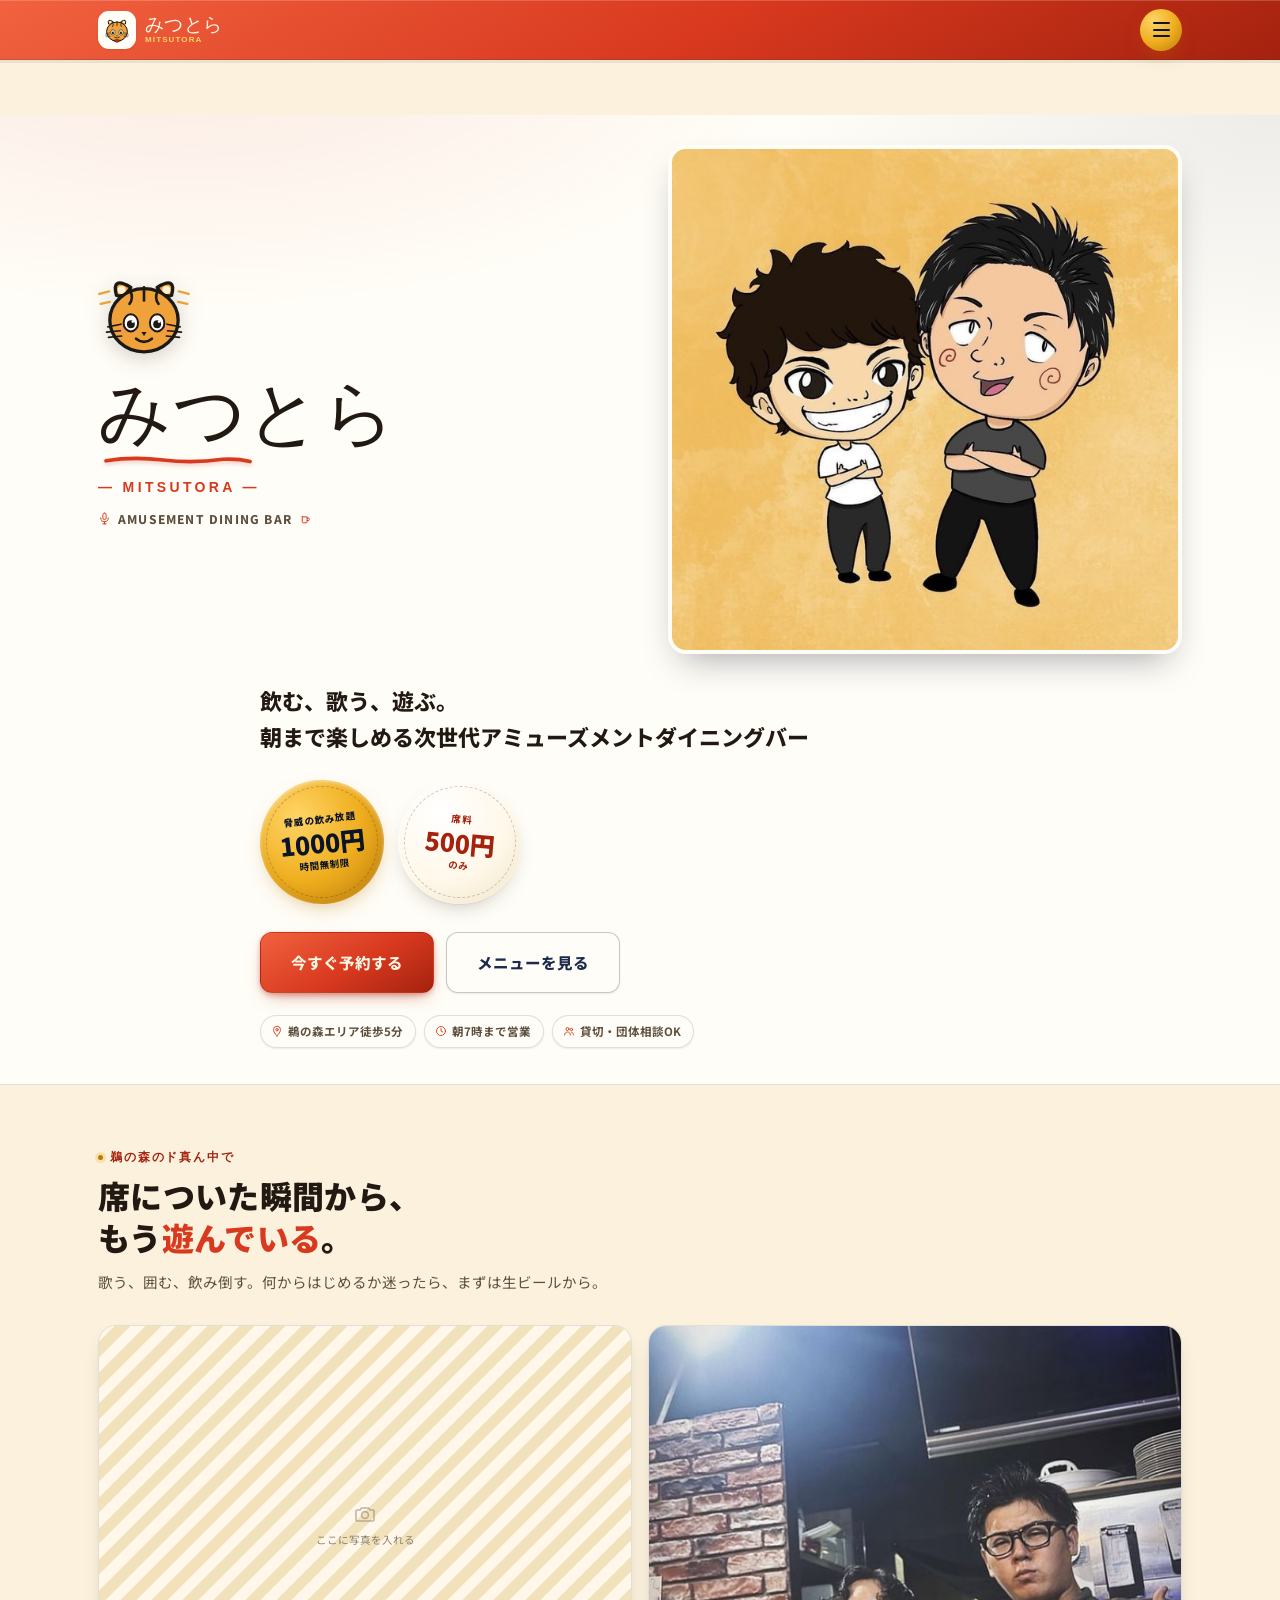
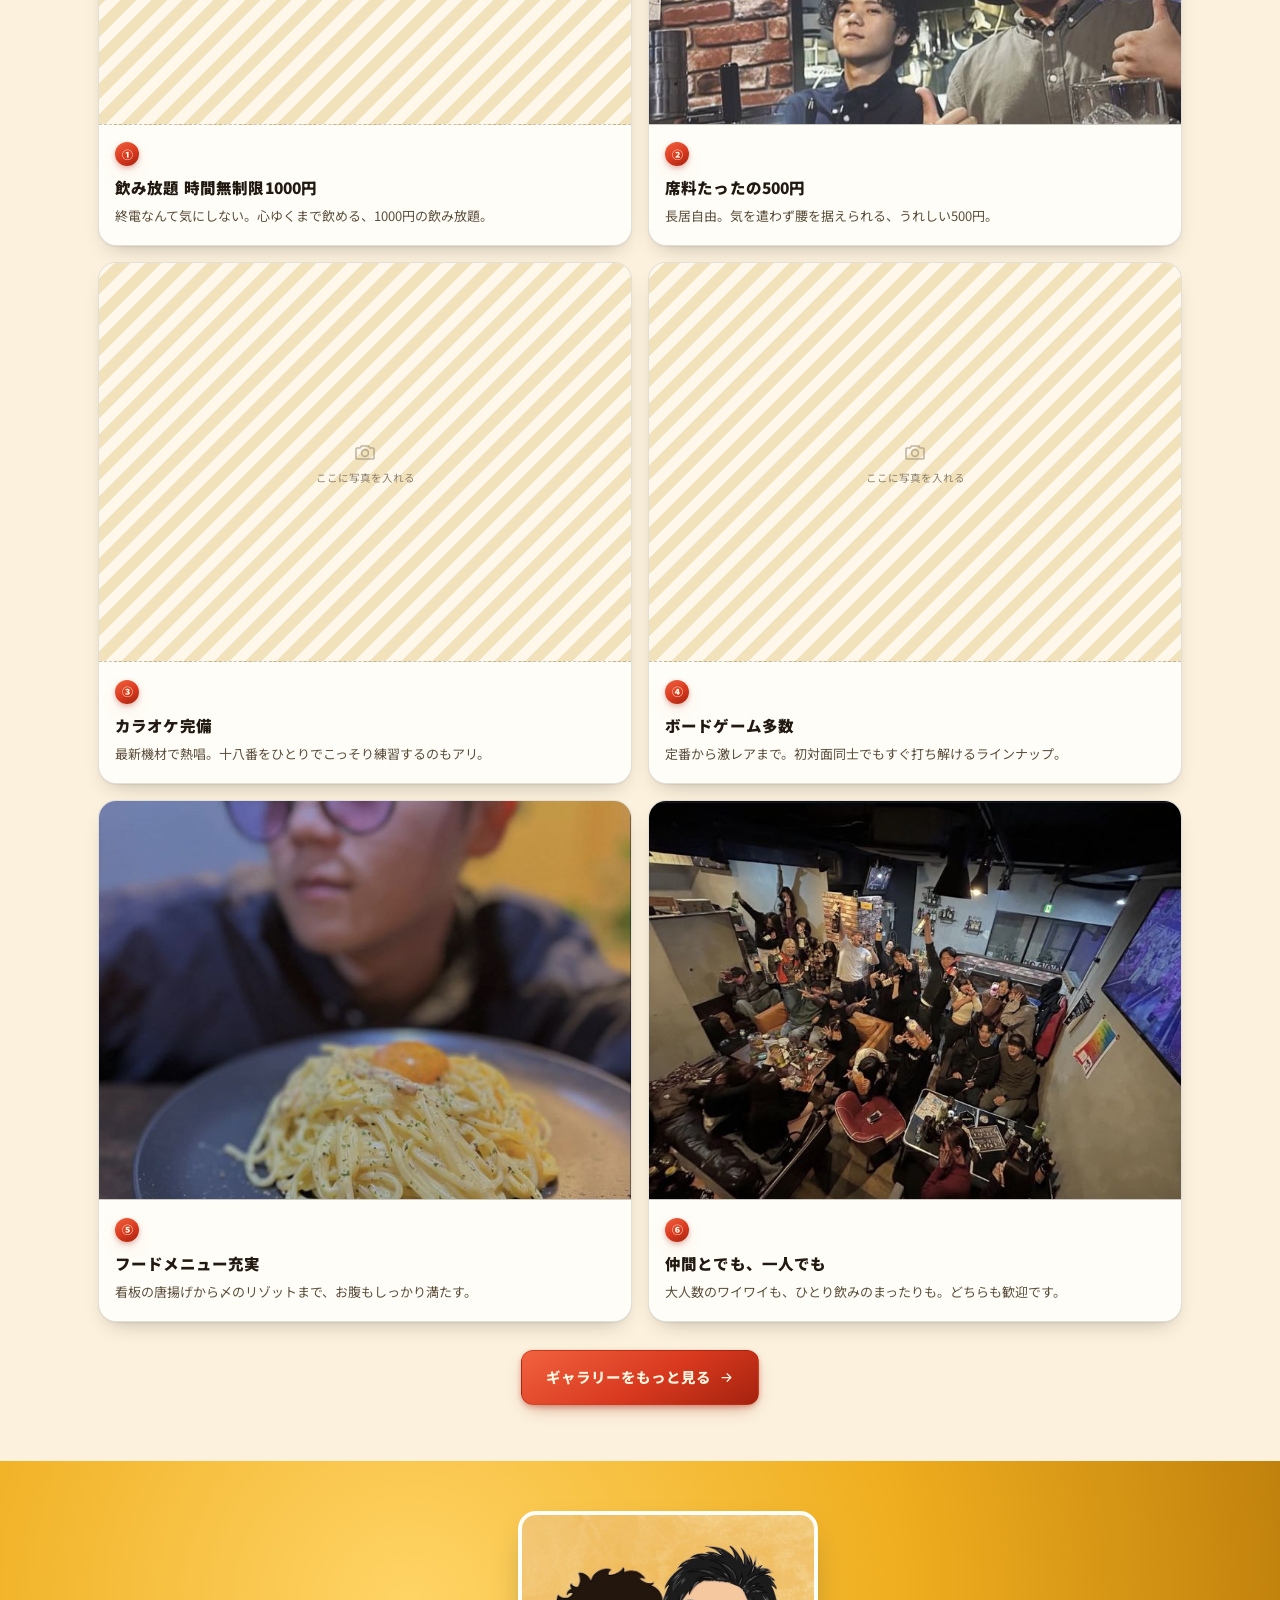
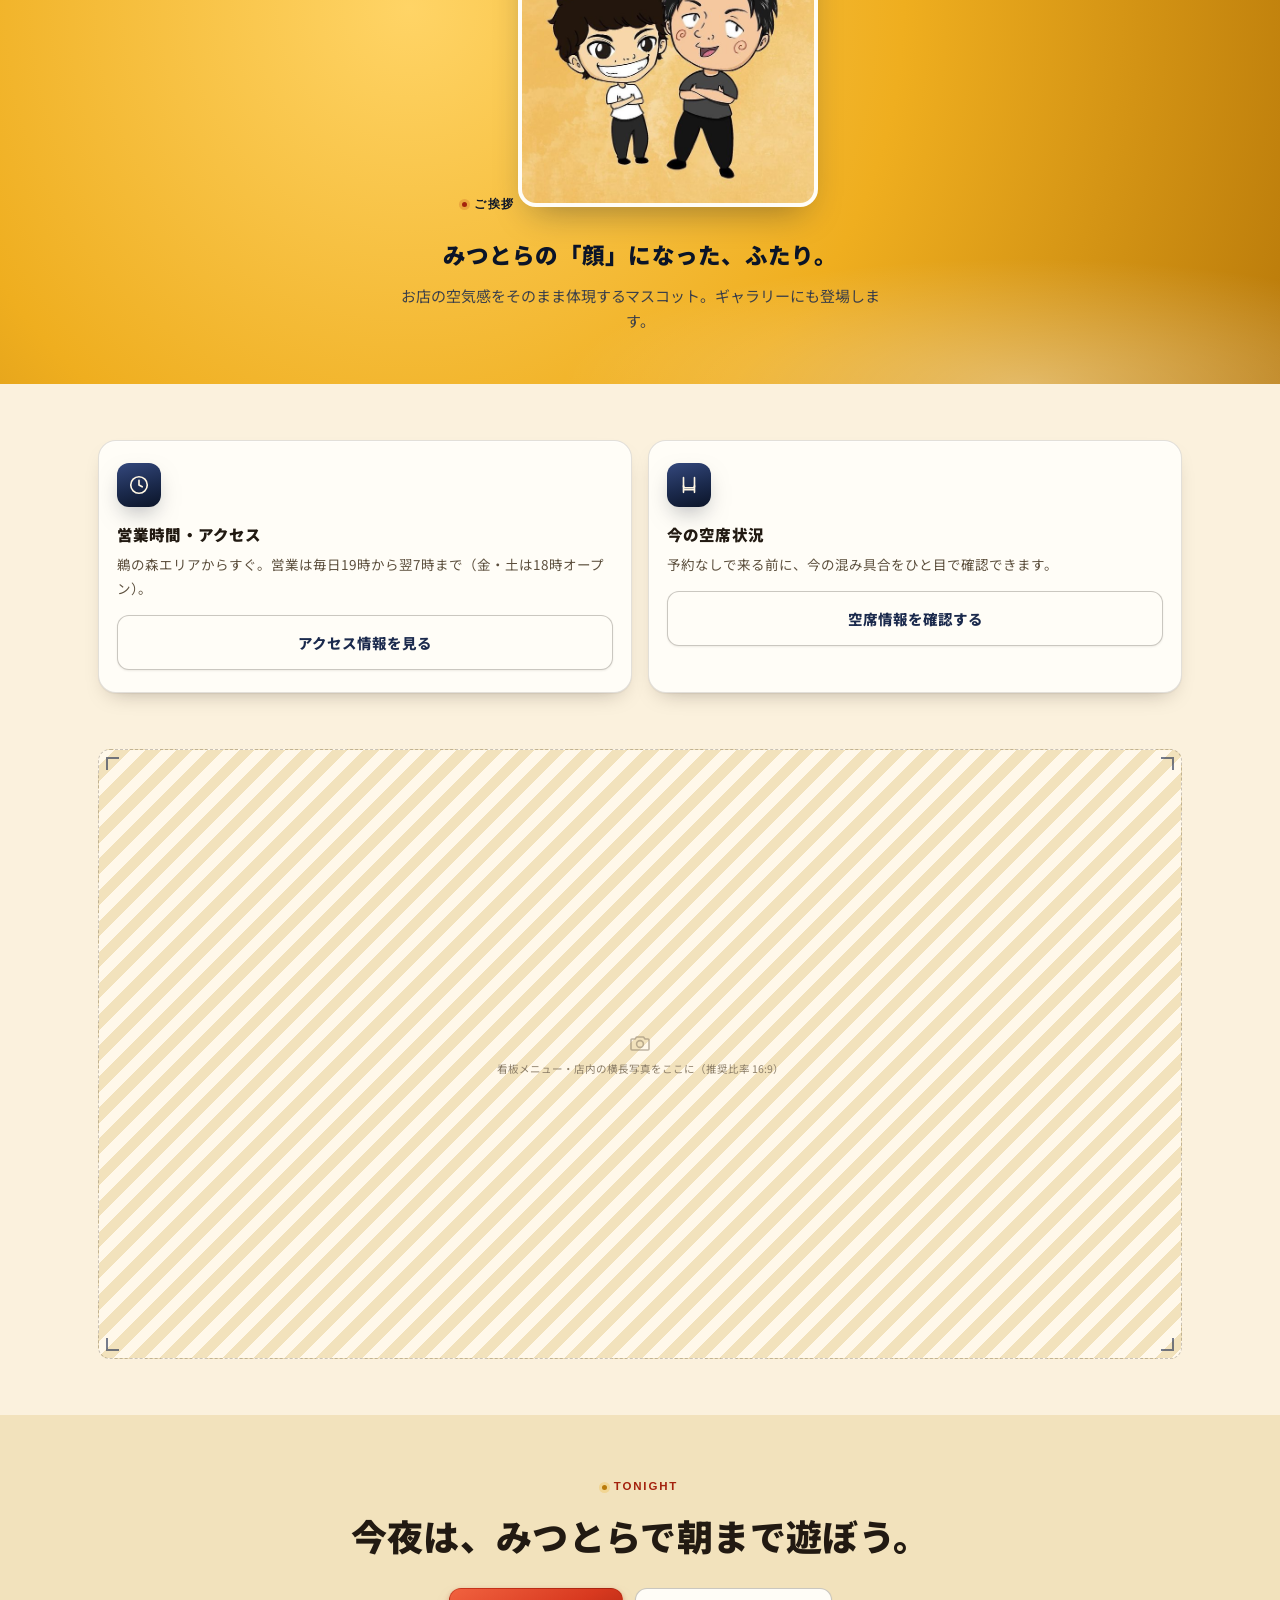
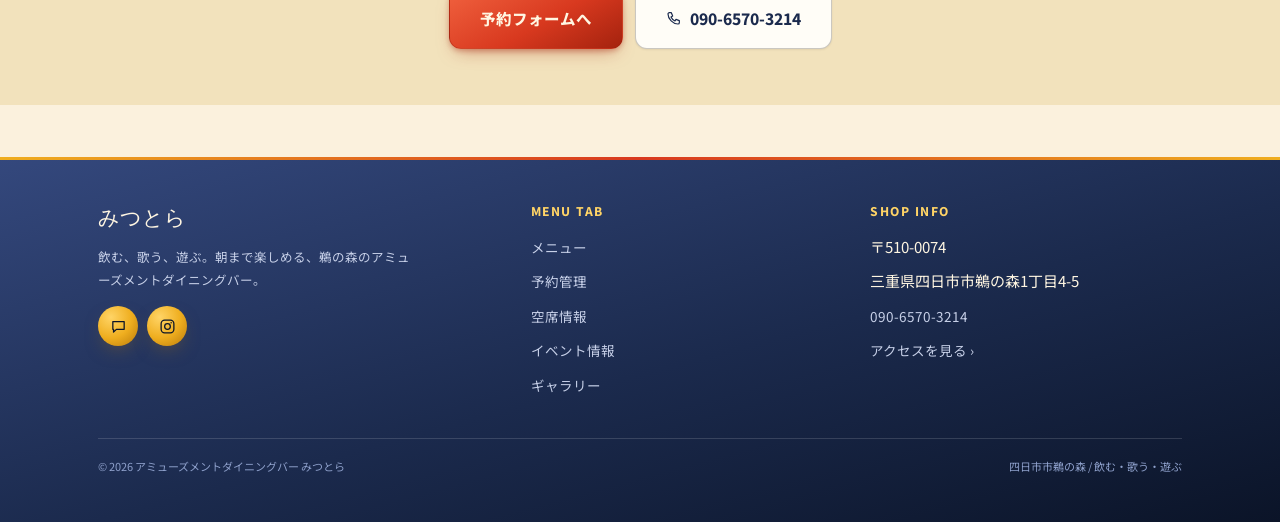
==== mitsutora.html @ 5f69379b "Add files via upload" ====
<!DOCTYPE html>
<html lang="ja">
<head>
<meta charset="UTF-8">
<meta name="viewport" content="width=device-width, initial-scale=1.0, viewport-fit=cover">
<meta name="color-scheme" content="only light">
<meta name="theme-color" content="#D8391F">
<title>みつとら｜四日市市鵜の森のアミューズメントダイニングバー｜飲み放題1000円・カラオケ・ボードゲーム</title>
<meta name="description" content="三重県四日市市鵜の森のアミューズメントダイニングバー「みつとら」。飲み放題時間無制限1000円、席料500円、カラオケ完備、ボードゲーム多数。仲間とでも一人でも朝まで楽しめる次世代アミューズメントバーです。">
<meta name="keywords" content="四日市 バー,四日市 アミューズメントバー,鵜の森 居酒屋,四日市 カラオケ,四日市 飲み放題,みつとら">
<meta property="og:type" content="restaurant">
<meta property="og:title" content="アミューズメントダイニングバー みつとら">
<meta property="og:description" content="飲む、歌う、遊ぶ。朝まで楽しめる次世代アミューズメントダイニングバー。飲み放題時間無制限1000円！席料500円！">
<meta property="og:locale" content="ja_JP">
<link rel="icon" href="data:image/svg+xml,%3Csvg xmlns='http://www.w3.org/2000/svg' viewBox='0 0 100 100'%3E%3Crect width='100' height='100' rx='20' fill='%23d7311f'/%3E%3Ctext x='50' y='68' font-size='58' text-anchor='middle'%3E%F0%9F%90%AF%3C/text%3E%3C/svg%3E">
<script type="application/ld+json">
{
  "@context": "https://schema.org",
  "@type": "BarOrPub",
  "name": "アミューズメントダイニングバー みつとら",
  "address": {
    "@type": "PostalAddress",
    "postalCode": "510-0074",
    "addressRegion": "三重県",
    "addressLocality": "四日市市",
    "streetAddress": "鵜の森1丁目4-5"
  },
  "telephone": "+81-90-6570-3214",
  "openingHoursSpecification": [
    { "@type":"OpeningHoursSpecification", "dayOfWeek":["Monday","Tuesday","Wednesday","Thursday","Sunday"], "opens":"19:00", "closes":"07:00" },
    { "@type":"OpeningHoursSpecification", "dayOfWeek":["Friday","Saturday"], "opens":"18:00", "closes":"07:00" }
  ]
}
</script>

<style>
@import url('https://fonts.googleapis.com/css2?family=Yuji+Boku&family=Zen+Kaku+Gothic+New:wght@400;500;700;800;900&family=Noto+Sans+JP:wght@300;400;500;700;900&display=swap');

:root{
  /* ---- paper / surface ---- */
  --paper:#FBF1DD; --paper-deep:#F2E2BC; --card:#FFFDF7; --card-soft:#FFF8EA;
  --line:rgba(34,26,18,.13); --line-strong:rgba(34,26,18,.24);

  /* ---- ink ---- */
  --ink:#221A12; --ink-soft:#5C4F3D; --ink-faint:#8C7E68;

  /* ---- vermillion (hanko red) ---- */
  --vermillion:#D8391F; --vermillion-deep:#A4220E; --vermillion-light:#F1623F;

  /* ---- indigo (noren) ---- */
  --indigo:#1B2A4D; --indigo-deep:#0B1428; --indigo-light:#34487D;

  /* ---- marigold (lantern gold) ---- */
  --marigold:#EFAE1F; --marigold-deep:#B97A0A; --marigold-light:#FFD466;

  --on-dark:#FFF6E2;

  /* ---- gradients ---- */
  --grad-vermillion:linear-gradient(150deg, var(--vermillion-light) 0%, var(--vermillion) 55%, var(--vermillion-deep) 100%);
  --grad-indigo:linear-gradient(165deg, var(--indigo-light) 0%, var(--indigo) 55%, var(--indigo-deep) 100%);
  --grad-gold:radial-gradient(circle at 32% 28%, var(--marigold-light) 0%, var(--marigold) 52%, var(--marigold-deep) 100%);
  --grad-paper-wash:radial-gradient(ellipse 80% 50% at 15% -10%, rgba(216,57,31,.10), transparent 60%),
                    radial-gradient(ellipse 70% 50% at 100% 0%, rgba(27,42,77,.08), transparent 55%);

  /* ---- shadows (layered + tinted, not flat) ---- */
  --shadow-xs:0 1px 2px rgba(34,26,18,.08);
  --shadow-card:0 1px 1px rgba(34,26,18,.05), 0 10px 22px -12px rgba(34,26,18,.35);
  --shadow-card-hover:0 2px 4px rgba(34,26,18,.07), 0 20px 36px -14px rgba(34,26,18,.4);
  --shadow-vermillion:0 8px 18px -8px rgba(164,34,14,.55), 0 2px 5px rgba(164,34,14,.3);
  --shadow-vermillion-hover:0 12px 26px -10px rgba(164,34,14,.6), 0 3px 7px rgba(164,34,14,.35);
  --shadow-indigo:0 10px 26px -10px rgba(11,20,40,.55);
  --shadow-gold:0 8px 20px -8px rgba(185,122,10,.5);
  --shadow-inset-top:inset 0 1px 0 rgba(255,255,255,.5);

  --font-display:'Zen Kaku Gothic New',sans-serif;
  --font-brush:'Yuji Boku',serif;
  --font-heading:'Zen Kaku Gothic New','Noto Sans JP',sans-serif;
  --font-body:'Noto Sans JP',sans-serif;

  --radius:18px; --radius-s:12px; --radius-xs:8px; --maxw:1120px; --header-h:60px;
  --ease:cubic-bezier(.22,.85,.32,1);
  --ease-pop:cubic-bezier(.34,1.56,.64,1);
}

*,*::before,*::after{ box-sizing:border-box; }
html{ scroll-behavior:smooth; color-scheme:light; background:var(--paper); }
body{
  margin:0; background:var(--paper); color:var(--ink); font-family:var(--font-body);
  line-height:1.7; font-size:15px; -webkit-font-smoothing:antialiased; overflow-x:hidden;
}
a{ color:inherit; text-decoration:none; -webkit-tap-highlight-color:transparent; }
ul{ margin:0; padding:0; list-style:none; }
button{ font-family:inherit; cursor:pointer; -webkit-tap-highlight-color:transparent; }
h1,h2,h3,h4{ font-family:var(--font-heading); margin:0; font-weight:900; letter-spacing:.01em; }
p{ margin:0; }
img{ max-width:100%; }
:focus-visible{ outline:2px solid var(--indigo); outline-offset:3px; border-radius:4px; }
.container{ max-width:var(--maxw); margin:0 auto; padding:0 18px; }

/* ---- shared icon ---- */
.ico-svg{ display:inline-block; flex:0 0 auto; }

/* ---- eyebrow / heading blocks ---- */
.eyebrow{ display:inline-flex; align-items:center; gap:7px; font-family:var(--font-display); font-weight:800; font-size:11.5px; letter-spacing:.16em; color:var(--vermillion-deep); }
.eyebrow::before{ content:""; width:5px; height:5px; border-radius:50%; background:var(--marigold-deep); box-shadow:0 0 0 3px rgba(239,174,31,.25); }
.section-head{ margin-bottom:30px; }
.section-head h2{ font-size:clamp(22px,6.4vw,32px); line-height:1.3; margin-top:8px; }
.section-head h2 .accent{ color:var(--vermillion); }
.section-head p.lead{ margin-top:10px; color:var(--ink-soft); font-size:14.5px; line-height:1.8; }
section{ position:relative; padding:52px 0; }
.section-alt{ background:var(--paper-deep); }

/* ---- buttons ---- */
.btn{
  display:inline-flex; align-items:center; justify-content:center; gap:8px;
  font-family:var(--font-heading); font-weight:800; font-size:14.5px;
  padding:14px 24px; min-height:48px; border-radius:12px; border:1.5px solid transparent;
  transition:transform .18s var(--ease), box-shadow .18s var(--ease), filter .18s var(--ease);
  white-space:nowrap; position:relative;
}
.btn:active{ transform:translateY(1px) scale(.98); }
.btn-primary{ background:var(--grad-vermillion); color:var(--on-dark); box-shadow:var(--shadow-vermillion); border-color:rgba(164,34,14,.4); }
.btn-primary:hover{ box-shadow:var(--shadow-vermillion-hover); filter:brightness(1.04); }
.btn-outline{ background:var(--card); border-color:var(--line-strong); color:var(--indigo); box-shadow:var(--shadow-xs); }
.btn-outline:hover{ border-color:var(--indigo); box-shadow:var(--shadow-card); }
.btn-block{ width:100%; } .btn-lg{ padding:16px 30px; font-size:15.5px; min-height:52px; }

/* ---- scroll progress thread ---- */
.scroll-thread{ position:sticky; top:var(--header-h); left:0; height:3px; z-index:99; background:rgba(34,26,18,.08); }
.scroll-thread::after{
  content:""; display:block; height:100%; width:var(--scroll-progress, 0%);
  background:linear-gradient(90deg, var(--marigold), var(--vermillion));
  transition:width .08s linear;
}

/* ---- header ---- */
.site-header{
  position:sticky; top:0; z-index:100; height:var(--header-h);
  background:var(--grad-vermillion); border-bottom:1px solid rgba(11,20,40,.18);
  box-shadow:0 1px 0 rgba(255,255,255,.18) inset;
  transition:box-shadow .25s var(--ease), height .25s var(--ease);
}
.site-header.is-scrolled{ box-shadow:0 1px 0 rgba(255,255,255,.18) inset, 0 10px 24px -12px rgba(11,20,40,.45); }
.site-header > .container{ height:100%; display:flex; align-items:center; justify-content:space-between; }
.brand{ display:flex; align-items:center; gap:9px; }
.mark-badge{
  display:flex; align-items:center; justify-content:center; width:38px; height:38px; border-radius:11px;
  background:var(--card); box-shadow:var(--shadow-xs), var(--shadow-inset-top); flex:0 0 auto;
}
.brand .mark{ width:28px; height:28px; flex:0 0 auto; }
.brand .name{ font-family:var(--font-brush); font-weight:400; font-size:19px; letter-spacing:.02em; color:var(--on-dark); line-height:1; }
.brand .name small{ display:block; font-family:var(--font-display); font-weight:700; font-size:8px; letter-spacing:.14em; color:var(--marigold-light); margin-top:2px; }

.header-actions{ display:flex; align-items:center; gap:8px; }
.icon-link{
  width:40px; height:40px; border-radius:50%; display:flex; align-items:center; justify-content:center;
  background:var(--grad-gold); color:var(--indigo-deep); box-shadow:var(--shadow-gold); transition:transform .18s var(--ease);
}
.icon-link:hover{ transform:translateY(-1px); }
.icon-link .ico-svg{ width:17px; height:17px; }

.hamburger{
  display:flex; flex-direction:column; justify-content:center; align-items:center; gap:4.5px;
  width:42px; height:42px; min-width:42px; min-height:42px; border-radius:50%;
  background:var(--grad-gold); box-shadow:var(--shadow-gold); border:none; padding:0;
  transition:transform .2s var(--ease);
}
.hamburger:active{ transform:scale(.94); }
.hamburger span{ width:17px; height:2px; border-radius:1px; background:var(--indigo-deep); margin:0 auto; transition:.3s var(--ease); }
.hamburger.is-open span:nth-child(1){ transform:translateY(6.5px) rotate(45deg); }
.hamburger.is-open span:nth-child(2){ opacity:0; }
.hamburger.is-open span:nth-child(3){ transform:translateY(-6.5px) rotate(-45deg); }

.nav-mobile{
  position:fixed; inset:var(--header-h) 0 0 0; z-index:99; background:var(--card);
  transform:translateY(-10px); opacity:0; visibility:hidden;
  transition:opacity .28s var(--ease), transform .28s var(--ease), visibility .28s;
  overflow-y:auto; padding-bottom:env(safe-area-inset-bottom);
}
.nav-mobile.is-open{ opacity:1; transform:translateY(0); visibility:visible; }
.nav-mobile ul{ display:flex; flex-direction:column; padding:14px 18px 24px; }
.nav-mobile a{
  display:flex; align-items:center; justify-content:space-between; gap:10px;
  padding:17px 4px; font-size:17px; font-weight:800; color:var(--ink); border-bottom:1px solid var(--line);
  transition:color .15s, padding-left .15s;
}
.nav-mobile a.active{ color:var(--vermillion); padding-left:6px; }
.nav-mobile a.active::after{ content:""; width:7px; height:7px; border-radius:50%; background:var(--marigold-deep); }
.nav-mobile .nav-mobile-cta{ display:flex; gap:10px; margin-top:22px; }

/* ---- hero ---- */
.hero{ position:relative; overflow:hidden; padding:0; display:block; }
.hero-card{
  background:var(--card); padding:30px 0 36px; position:relative; overflow:hidden;
  border-bottom:1px solid var(--line);
}
.hero-card::before{ content:""; position:absolute; inset:0; background:var(--grad-paper-wash); pointer-events:none; }
.hero-inner{ position:relative; z-index:2; max-width:760px; margin:0 auto; }
.hero-mark{ width:56px; height:56px; margin:0 auto 10px; filter:drop-shadow(0 6px 10px rgba(34,26,18,.18)); will-change:transform; }
.hero-title{
  font-family:var(--font-brush); font-weight:400; font-size:clamp(30px,9vw,68px);
  color:var(--ink); line-height:1; text-shadow:0 2px 0 rgba(255,255,255,.6);
}
.brush-underline{ width:120px; height:10px; margin-top:4px; display:block; filter:drop-shadow(0 2px 2px rgba(164,34,14,.25)); }
.hero-subname{ font-family:var(--font-display); font-weight:800; font-size:12px; letter-spacing:.24em; color:var(--vermillion); margin-top:8px; }
.hero-tagline-row{
  display:flex; align-items:center; justify-content:center; gap:7px; margin-top:7px;
  font-family:var(--font-heading); font-weight:800; font-size:10.5px; letter-spacing:.1em; color:var(--ink-soft);
}
.hero-tagline-row .ico-svg{ width:13px; height:13px; color:var(--vermillion); }

.hero-top-grid{ display:grid; grid-template-columns:1fr; gap:22px; align-items:center; text-align:center; }
.hero-top-grid .hero-logo-col{ text-align:center; min-width:0; }
.hero-top-grid .hero-mark{ width:64px; height:64px; margin:0 auto 8px; }
.hero-top-grid .brush-underline{ margin-inline:auto; width:112px; }
.hero-top-grid .hero-subname{ font-size:12px; }
@media (min-width:760px){
  .hero-top-grid{ grid-template-columns:1.05fr 1fr; gap:30px; text-align:left; }
  .hero-top-grid .hero-logo-col{ text-align:left; }
  .hero-top-grid .hero-mark{ width:92px; height:92px; margin:0 0 10px; }
  .hero-top-grid .brush-underline{ margin-inline:0; width:160px; height:12px; }
  .hero-top-grid .hero-subname{ font-size:14px; margin-top:10px; }
  .hero-tagline-row{ justify-content:flex-start; font-size:12px; margin-top:9px; }
  .hero-title{ font-size:clamp(44px,6vw,72px); }
}

.hero-copy{
  margin-top:20px; font-family:var(--font-heading); font-weight:800; font-size:clamp(16px,4.4vw,22px);
  line-height:1.65; color:var(--ink); text-align:center;
}
@media (min-width:760px){ .hero-copy{ text-align:left; } }

.price-burst-row{ display:flex; gap:14px; justify-content:center; flex-wrap:wrap; margin-top:26px; }
@media (min-width:760px){ .price-burst-row{ justify-content:flex-start; } }
.price-burst{
  position:relative; width:124px; height:124px; border-radius:50%;
  background:var(--grad-gold);
  display:flex; flex-direction:column; align-items:center; justify-content:center; text-align:center;
  color:var(--indigo-deep); transform:rotate(-6deg) scale(1); box-shadow:var(--shadow-gold), inset 0 2px 4px rgba(255,255,255,.5), inset 0 -6px 10px rgba(185,122,10,.25);
  transition:transform .3s var(--ease-pop);
}
.price-burst::before{
  content:""; position:absolute; inset:6px; border-radius:50%; border:1.5px dashed rgba(11,20,40,.22);
}
.price-burst:nth-child(2){ transform:rotate(5deg) scale(1); background:radial-gradient(circle at 32% 28%, #fff 0%, var(--card-soft) 55%, #efe2c4 100%); color:var(--vermillion-deep); box-shadow:var(--shadow-card), inset 0 2px 4px rgba(255,255,255,.7); }
.price-burst .pb-eyebrow{ font-size:9.5px; font-weight:800; letter-spacing:.03em; position:relative; }
.price-burst .pb-price{ font-family:var(--font-heading); font-size:25px; font-weight:900; line-height:1.05; margin-top:2px; position:relative; }
.price-burst .pb-unit{ font-size:9.5px; font-weight:700; margin-top:1px; position:relative; }

.hero-actions{ display:flex; gap:12px; justify-content:center; margin-top:28px; flex-wrap:wrap; }
@media (min-width:760px){ .hero-actions{ justify-content:flex-start; } }
.hero-tags{ margin-top:22px; display:flex; gap:8px; justify-content:center; flex-wrap:wrap; }
@media (min-width:760px){ .hero-tags{ justify-content:flex-start; } }
.hero-tags span{
  display:inline-flex; align-items:center; gap:5px; font-size:11.5px; font-weight:700; color:var(--ink-soft);
  background:var(--card); border:1px solid var(--line); border-radius:999px; padding:6px 12px 6px 10px; box-shadow:var(--shadow-xs);
}
.hero-tags span .ico-svg{ width:12px; height:12px; color:var(--vermillion); }

/* ---- grid / cards ---- */
.grid{ display:grid; gap:16px; }
.grid-2{ grid-template-columns:repeat(2,1fr); }
.grid-3{ grid-template-columns:repeat(3,1fr); }
@media (max-width:680px){ .grid-3{ grid-template-columns:repeat(2,1fr); } }
@media (max-width:560px){ .grid-2{ grid-template-columns:1fr; } }

.feature-card{
  background:var(--card); border:1px solid var(--line); border-radius:var(--radius); padding:22px 18px;
  position:relative; overflow:hidden; box-shadow:var(--shadow-card), var(--shadow-inset-top);
  transition:transform .25s var(--ease), box-shadow .25s var(--ease);
}
.feature-card:hover{ transform:translateY(-3px); box-shadow:var(--shadow-card-hover), var(--shadow-inset-top); }
.feature-card .ico-wrap{
  width:44px; height:44px; border-radius:12px; background:var(--grad-indigo); color:var(--on-dark);
  display:flex; align-items:center; justify-content:center; margin-bottom:14px; box-shadow:var(--shadow-indigo);
}
.feature-card .ico-wrap .ico-svg{ width:22px; height:22px; }
.feature-card h3{ font-size:15.5px; margin-bottom:6px; }
.feature-card p{ font-size:13.5px; color:var(--ink-soft); line-height:1.75; }

.feature-card-photo{
  background:var(--card); border:1px solid var(--line); border-radius:var(--radius); overflow:hidden;
  box-shadow:var(--shadow-card); transition:transform .25s var(--ease), box-shadow .25s var(--ease);
}
.feature-card-photo:hover{ transform:translateY(-3px); box-shadow:var(--shadow-card-hover); }
.feature-card-photo .photo-slot{ border-radius:0; border-width:0 0 1px 0; }
.feature-card-photo .fcp-body{ padding:15px 16px 18px; }
.feature-card-photo .fcp-num{
  display:inline-flex; align-items:center; justify-content:center; width:24px; height:24px; border-radius:50%;
  background:var(--grad-vermillion); color:var(--on-dark); font-size:11px; font-weight:900; box-shadow:var(--shadow-vermillion);
  margin-bottom:8px;
}
.feature-card-photo h3{ font-size:15.5px; margin-bottom:5px; }
.feature-card-photo p{ font-size:13px; color:var(--ink-soft); line-height:1.7; }

/* ---- reveal-on-scroll (staggered) ---- */
.reveal{ opacity:0; transform:translateY(26px) scale(.985); transition:opacity .65s var(--ease) var(--rd,0s), transform .65s var(--ease) var(--rd,0s); }
.reveal.is-visible{ opacity:1; transform:translateY(0) scale(1); }
.reveal-pop{ opacity:0; transform:scale(.7) rotate(var(--rr,0deg)); transition:opacity .5s var(--ease-pop) var(--rd,0s), transform .55s var(--ease-pop) var(--rd,0s); }
.reveal-pop.is-visible{ opacity:1; transform:scale(1) rotate(var(--rr,0deg)); }

/* ---- photo grid / placeholders ---- */
.photo-grid{ display:grid; grid-template-columns:repeat(3,1fr); gap:9px; }
.ph{
  position:relative; border-radius:var(--radius-s); overflow:hidden; aspect-ratio:1/1;
  background:var(--card-soft); border:1px solid var(--line); display:flex; align-items:center; justify-content:center;
  cursor:pointer; box-shadow:var(--shadow-xs); transition:transform .2s var(--ease), box-shadow .2s var(--ease);
}
.ph:hover{ transform:translateY(-2px); box-shadow:var(--shadow-card); }
.ph .cap{
  position:absolute; left:0; right:0; bottom:0; padding:7px 9px; font-size:10.5px; font-weight:700;
  background:linear-gradient(to top, rgba(11,20,40,.78), transparent); color:var(--on-dark); z-index:1;
}
.ph.gal-item[hidden]{ display:none; }

/* ---- footer ---- */
.site-footer{ background:var(--grad-indigo); color:var(--on-dark); padding:44px 0 100px; position:relative; overflow:hidden; }
.site-footer::before{ content:""; position:absolute; top:0; left:0; right:0; height:3px; background:linear-gradient(90deg, var(--marigold), var(--vermillion), var(--marigold)); }
.footer-grid{ display:grid; gap:28px; position:relative; }
@media (min-width:760px){ .footer-grid{ grid-template-columns:1.3fr 1fr 1fr; } }
.footer-brand .name{ font-family:var(--font-brush); font-weight:400; font-size:21px; }
.footer-brand p{ color:#C7D0E8; font-size:12.5px; margin-top:10px; max-width:320px; line-height:1.8; }
.footer-col h4{ font-size:12px; letter-spacing:.12em; color:var(--marigold-light); margin-bottom:13px; font-weight:800; }
.footer-col ul li{ margin-bottom:9px; }
.footer-col a{ color:#C7D0E8; font-size:13.5px; transition:color .2s; }
.footer-col a:hover{ color:#fff; }
.footer-bottom{
  margin-top:32px; padding-top:18px; border-top:1px solid rgba(255,255,255,.14);
  display:flex; justify-content:space-between; flex-wrap:wrap; gap:8px; font-size:11px; color:#8EA0CB; position:relative;
}
.sns-row{ display:flex; gap:9px; margin-top:15px; }
.sns-row .icon-link{ background:var(--grad-gold); color:var(--indigo-deep); }

/* ---- sticky bottom CTA ---- */
.float-cta{
  position:fixed; left:0; right:0; bottom:0; z-index:90; display:flex; gap:10px;
  padding:10px 14px calc(10px + env(safe-area-inset-bottom)); background:var(--card);
  box-shadow:0 -8px 24px -10px rgba(34,26,18,.35); border-top:1px solid var(--line);
  transition:transform .28s var(--ease);
}
.float-cta.is-hidden{ transform:translateY(110%); }
.float-cta .btn{ flex:1; padding:13px 10px; font-size:13.5px; min-height:48px; }

/* ---- forms ---- */
.form-card{ background:var(--card); border:1px solid var(--line); border-radius:var(--radius); padding:26px 20px; box-shadow:var(--shadow-card), var(--shadow-inset-top); }
.field{ margin-bottom:18px; }
.field label{ display:flex; align-items:center; gap:6px; font-size:13px; font-weight:800; color:var(--indigo); margin-bottom:7px; }
.field .req{ font-size:10px; font-weight:800; color:var(--on-dark); background:var(--grad-vermillion); padding:2px 6px; border-radius:5px; }
.field .hint{ font-size:12px; color:var(--ink-faint); margin-top:5px; line-height:1.6; }
.field input, .field select, .field textarea{
  width:100%; background:var(--paper); border:1.5px solid var(--line-strong); border-radius:var(--radius-xs);
  color:var(--ink); font-family:var(--font-body); font-size:16px; padding:13px 14px; min-height:48px;
  transition:border-color .2s, box-shadow .2s; -webkit-appearance:none; appearance:none;
}
.field textarea{ min-height:96px; }
.field input:focus, .field select:focus, .field textarea:focus{ border-color:var(--indigo); box-shadow:0 0 0 3px rgba(27,42,77,.14); outline:none; }
.field-row{ display:grid; gap:14px; grid-template-columns:1fr 1fr; }
@media (max-width:520px){ .field-row{ grid-template-columns:1fr; } }
.form-msg{ display:none; margin-top:16px; padding:14px 16px; border-radius:var(--radius-xs); font-size:13.5px; font-weight:700; line-height:1.7; }
.form-msg.success{ display:block; background:#FCF0CC; border:1.5px solid var(--marigold-deep); color:var(--indigo-deep); }
.form-msg.error{ display:block; background:#FBE2DC; border:1.5px solid var(--vermillion); color:var(--vermillion-deep); }
.tel-cta{
  display:flex; align-items:center; gap:14px; background:var(--grad-indigo); color:var(--on-dark);
  border-radius:var(--radius); padding:18px 20px; margin-top:18px; box-shadow:var(--shadow-indigo);
}
.tel-cta .ico-wrap{ width:42px; height:42px; border-radius:50%; background:var(--grad-gold); color:var(--indigo-deep); display:flex; align-items:center; justify-content:center; flex:0 0 auto; box-shadow:var(--shadow-gold); }
.tel-cta .ico-wrap .ico-svg{ width:20px; height:20px; }
.tel-cta .num{ font-family:var(--font-heading); font-size:19px; font-weight:900; color:var(--marigold-light); }

/* ---- status board ---- */
.status-board{
  text-align:center; padding:42px 22px; border-radius:var(--radius); background:var(--card);
  border:1px solid var(--line); box-shadow:var(--shadow-card), var(--shadow-inset-top); position:relative; overflow:hidden;
}
.status-light{ width:16px; height:16px; border-radius:50%; margin:0 auto 16px; position:relative; }
.status-light::after{ content:""; position:absolute; inset:-7px; border-radius:50%; opacity:.35; filter:blur(7px); background:inherit; animation:statusPulse 2.2s ease-in-out infinite; }
@keyframes statusPulse{ 0%,100%{ transform:scale(1); opacity:.35; } 50%{ transform:scale(1.6); opacity:.12; } }
.status-label{ font-family:var(--font-heading); font-weight:900; font-size:clamp(24px,7vw,36px); }
.status-updated{ margin-top:9px; font-size:12.5px; color:var(--ink-faint); }
.status-available .status-light{ background:var(--marigold-deep); }
.status-available .status-label{ color:var(--marigold-deep); }
.status-few .status-light{ background:var(--vermillion-light); }
.status-few .status-label{ color:#C45A1E; }
.status-full .status-light{ background:var(--vermillion-deep); }
.status-full .status-label{ color:var(--vermillion-deep); }
.status-note{ margin-top:16px; color:var(--ink-soft); font-size:13.5px; line-height:1.8; }
.status-legend{ display:flex; justify-content:center; gap:16px; margin-top:26px; flex-wrap:wrap; }
.status-legend li{ display:flex; align-items:center; gap:7px; font-size:12.5px; color:var(--ink-soft); }
.status-legend .dot{ width:9px; height:9px; border-radius:50%; }
.dot-gold{ background:var(--marigold-deep); } .dot-orange{ background:var(--vermillion-light); } .dot-red{ background:var(--vermillion-deep); }

/* ---- menu ---- */
.menu-tabs{ display:flex; gap:9px; overflow-x:auto; padding-bottom:4px; margin-bottom:24px; scrollbar-width:none; -webkit-overflow-scrolling:touch; }
.menu-tabs::-webkit-scrollbar{ display:none; }
.menu-tab{
  flex:0 0 auto; display:inline-flex; align-items:center; gap:6px; padding:10px 17px; min-height:42px; border-radius:999px;
  border:1.5px solid var(--line-strong); font-size:13.5px; font-weight:800; color:var(--ink-soft); background:var(--card);
  transition:.2s var(--ease); box-shadow:var(--shadow-xs);
}
.menu-tab .ico-svg{ width:14px; height:14px; }
.menu-tab.active{ color:var(--on-dark); background:var(--grad-vermillion); border-color:transparent; box-shadow:var(--shadow-vermillion); }
.menu-section{ display:none; }
.menu-section.active{ display:block; }
.menu-group-title{
  font-family:var(--font-heading); font-weight:900; font-size:16px; color:var(--indigo); margin:24px 0 13px;
  padding-bottom:8px; border-bottom:2px solid var(--line); display:flex; align-items:center; gap:7px;
}
.menu-group-title::before{ content:""; width:4px; height:16px; border-radius:2px; background:var(--grad-vermillion); }
.menu-group-title:first-child{ margin-top:0; }
.menu-item{ display:flex; justify-content:space-between; gap:14px; padding:12px 2px; border-bottom:1px solid var(--line); }
.menu-item .mi-name{ font-weight:700; font-size:14.5px; }
.menu-item .mi-desc{ font-size:12px; color:var(--ink-faint); margin-top:3px; line-height:1.6; }
.menu-item .mi-price{ font-family:var(--font-heading); font-weight:900; color:var(--vermillion-deep); white-space:nowrap; }
.mi-tag{
  display:inline-block; font-size:9.5px; font-weight:800; padding:2px 7px; border-radius:5px; margin-right:6px;
  background:var(--grad-vermillion); color:var(--on-dark); vertical-align:middle;
}
.recommend-card{
  background:var(--card); border:1px solid var(--line); border-radius:var(--radius); padding:16px;
  position:relative; box-shadow:var(--shadow-card), var(--shadow-inset-top); transition:transform .2s var(--ease);
}
.recommend-card:hover{ transform:translateY(-3px); }
.recommend-card .crown-badge{
  position:absolute; top:-13px; left:14px; width:30px; height:30px; border-radius:50%; background:var(--grad-gold);
  display:flex; align-items:center; justify-content:center; box-shadow:var(--shadow-gold);
}
.recommend-card .crown-badge .ico-svg{ width:15px; height:15px; color:var(--indigo-deep); }

/* ---- events ---- */
.event-card{
  background:var(--card); border:1px solid var(--line); border-radius:var(--radius); overflow:hidden;
  margin-bottom:16px; box-shadow:var(--shadow-card); transition:box-shadow .2s var(--ease);
}
.event-card.open{ box-shadow:var(--shadow-card-hover); }
.event-head{ display:flex; gap:13px; padding:16px; cursor:pointer; align-items:center; }
.event-thumb{ flex:0 0 70px; width:70px; height:70px; border-radius:13px; overflow:hidden; box-shadow:var(--shadow-xs); }
.event-thumb .photo-slot{ height:100%; width:100%; border-radius:13px; }
.event-thumb .ps-icon{ width:18px; height:18px; }
.event-thumb .ps-label{ display:none; }
.event-meta{ flex:1; min-width:0; }
.event-date{ font-size:11.5px; color:var(--vermillion-deep); font-weight:800; letter-spacing:.02em; }
.event-title{ font-size:15.5px; font-weight:800; margin-top:3px; line-height:1.4; }
.event-chev{ flex:0 0 auto; color:var(--ink-faint); transition:transform .3s var(--ease); }
.event-card.open .event-chev{ transform:rotate(180deg); }
.event-body{ max-height:0; overflow:hidden; transition:max-height .35s var(--ease); }
.event-body-inner{ padding:0 16px 18px; color:var(--ink-soft); font-size:13.5px; line-height:1.8; }
.event-tags{ display:flex; gap:7px; margin-top:10px; flex-wrap:wrap; }
.event-tags span{ font-size:10.5px; font-weight:700; border:1.5px solid var(--line-strong); border-radius:999px; padding:4px 10px; color:var(--ink-soft); }

/* ---- gallery ---- */
.gal-filters{ display:flex; gap:9px; justify-content:flex-start; margin-bottom:22px; flex-wrap:wrap; overflow-x:auto; padding-bottom:4px; }
.lightbox{
  position:fixed; inset:0; background:rgba(11,20,40,.78); z-index:200; display:flex; align-items:center; justify-content:center;
  opacity:0; visibility:hidden; transition:opacity .25s, visibility .25s; padding:26px; backdrop-filter:blur(2px);
}
.lightbox.is-open{ opacity:1; visibility:visible; }
.lightbox-box{
  background:var(--card); border-radius:var(--radius); max-width:420px; width:100%; padding:30px 20px;
  text-align:center; position:relative; box-shadow:0 24px 60px -16px rgba(11,20,40,.55);
}
.lightbox-box .ico-svg.lb-fallback{ width:48px; height:48px; color:var(--line-strong); }
.lightbox-box .lb-img{ display:block; width:100%; border-radius:11px; }
.lightbox-close{
  position:absolute; top:-14px; right:-14px; width:32px; height:32px; border-radius:50%;
  background:var(--grad-vermillion); color:var(--on-dark); display:flex; align-items:center; justify-content:center;
  border:none; box-shadow:var(--shadow-vermillion);
}
.lightbox-close .ico-svg{ width:14px; height:14px; }

/* ---- access ---- */
.map-frame{ border-radius:var(--radius); overflow:hidden; border:1px solid var(--line); aspect-ratio:16/10; width:100%; box-shadow:var(--shadow-card); }
.map-frame iframe{ width:100%; height:100%; border:0; }
.info-list{ margin-top:20px; display:grid; gap:12px; }
.info-row{ display:flex; gap:13px; align-items:flex-start; background:var(--card); border:1px solid var(--line); border-radius:var(--radius-s); padding:15px; box-shadow:var(--shadow-xs); }
.info-row .ico-wrap{ width:36px; height:36px; border-radius:10px; background:var(--grad-indigo); color:var(--on-dark); display:flex; align-items:center; justify-content:center; flex:0 0 auto; }
.info-row .ico-wrap .ico-svg{ width:17px; height:17px; }
.info-row h4{ font-size:12px; color:var(--indigo); margin-bottom:4px; font-weight:800; letter-spacing:.04em; }
.info-row p{ font-size:14px; }
.hours-table{ width:100%; border-collapse:collapse; margin-top:8px; }
.hours-table th, .hours-table td{ padding:11px 4px; font-size:13.5px; border-bottom:1px solid var(--line); text-align:left; }
.hours-table th{ color:var(--ink-faint); font-weight:400; }
.hours-table td{ font-weight:700; }
.hours-table tr.today td, .hours-table tr.today th{ color:var(--vermillion-deep); }
.hours-table tr.today{ position:relative; }
.hours-note{ margin-top:13px; font-size:12.5px; color:var(--ink-soft); line-height:1.7; }

/* ---- tab page header ---- */
.tab-head{ padding:34px 0 30px; position:relative; overflow:hidden; background:var(--grad-vermillion); }
.tab-head::after{ content:""; position:absolute; inset:0; background:var(--grad-paper-wash); opacity:.5; pointer-events:none; mix-blend-mode:soft-light; }
.tab-head .eyebrow{ color:var(--marigold-light); }
.tab-head .eyebrow::before{ background:var(--on-dark); box-shadow:0 0 0 3px rgba(255,246,226,.25); }
.tab-head h1{ font-size:clamp(24px,7.4vw,38px); color:var(--on-dark); margin-top:8px; position:relative; }
.tab-head p{ color:var(--on-dark); opacity:.92; margin-top:9px; max-width:520px; font-size:13.5px; line-height:1.75; position:relative; }

.breadcrumb{ display:flex; align-items:center; gap:7px; font-size:12.5px; font-weight:700; color:var(--on-dark); opacity:.85; margin-bottom:14px; }
.breadcrumb a{ color:var(--on-dark); }
.breadcrumb a:hover{ text-decoration:underline; }
.breadcrumb .sep{ opacity:.6; font-size:11px; }

/* ---- marquee strip ---- */
.marquee{ background:var(--grad-indigo); overflow:hidden; padding:8px 0; }
.marquee-track{ display:flex; width:max-content; gap:0; animation:marquee 26s linear infinite; }
.marquee-track span{ display:flex; align-items:center; gap:10px; font-family:var(--font-heading); font-weight:800; font-size:12px; color:var(--on-dark); white-space:nowrap; letter-spacing:.04em; padding:0 22px; }
.marquee-track span .ico-svg{ width:13px; height:13px; color:var(--marigold-light); }
.marquee-track span::after{ content:""; width:4px; height:4px; border-radius:50%; background:var(--marigold-light); margin-left:22px; }
@keyframes marquee{ from{ transform:translateX(0); } to{ transform:translateX(-50%); } }
@media (prefers-reduced-motion: reduce){ .marquee-track{ animation:none; } }

/* ---- photo slot (placeholder system) ---- */
.photo-slot{
  position:relative; overflow:hidden; border-radius:var(--radius-s);
  background:repeating-linear-gradient(135deg, var(--card-soft) 0 11px, var(--paper-deep) 11px 22px);
  border:1.5px dashed var(--line-strong);
  display:flex; flex-direction:column; align-items:center; justify-content:center; gap:6px;
  color:var(--ink-faint); text-align:center; width:100%;
}
.photo-slot .ps-icon{ width:24px; height:24px; opacity:.55; }
.photo-slot .ps-label{ font-size:10.5px; padding:0 10px; line-height:1.5; }
.photo-slot .ps-corner{ position:absolute; width:13px; height:13px; opacity:.6; }
.photo-slot .ps-corner.tl{ top:7px; left:7px; border-top:2px solid var(--indigo); border-left:2px solid var(--indigo); }
.photo-slot .ps-corner.tr{ top:7px; right:7px; border-top:2px solid var(--indigo); border-right:2px solid var(--indigo); }
.photo-slot .ps-corner.bl{ bottom:7px; left:7px; border-bottom:2px solid var(--indigo); border-left:2px solid var(--indigo); }
.photo-slot .ps-corner.br{ bottom:7px; right:7px; border-bottom:2px solid var(--indigo); border-right:2px solid var(--indigo); }
.photo-slot.ratio-1-1{ aspect-ratio:1/1; }
.photo-slot.ratio-4-5{ aspect-ratio:4/5; }
.photo-slot.ratio-4-3{ aspect-ratio:4/3; }
.photo-slot.ratio-16-9{ aspect-ratio:16/9; }
.photo-slot.has-img{ border-style:solid; background:none; padding:0; }
.photo-slot.has-img img{ width:100%; height:100%; object-fit:cover; display:block; }
.photo-strip{ display:grid; grid-template-columns:repeat(4,1fr); gap:8px; }
@media (max-width:560px){ .photo-strip{ grid-template-columns:repeat(2,1fr); } }

/* ---- mascot ---- */
.section-mustard{ background:var(--grad-gold); position:relative; overflow:hidden; }
.section-mustard::before{ content:""; position:absolute; inset:0; background:radial-gradient(ellipse 60% 40% at 80% 100%, rgba(255,255,255,.35), transparent 60%); pointer-events:none; }
.mascot-section{ text-align:center; position:relative; }
.mascot-section .eyebrow{ color:var(--indigo-deep); justify-content:center; }
.mascot-section .eyebrow::before{ background:var(--vermillion-deep); box-shadow:0 0 0 3px rgba(164,34,14,.18); }
.mascot-card{
  display:inline-block; max-width:300px; width:100%; border-radius:var(--radius);
  overflow:hidden; box-shadow:0 16px 36px -14px rgba(11,20,40,.4); background:var(--card);
  border:4px solid var(--card);
}
.mascot-card.fill{ display:block; max-width:none; }
.mascot-card img{ display:block; width:100%; height:auto; }
.mascot-section h2{ margin-top:20px; color:var(--indigo-deep); }
.mascot-section p.lead{ max-width:480px; margin-inline:auto; color:var(--indigo); opacity:.85; }

/* ---- tab switching core ---- */
.tab-panel{ display:none; }
.tab-panel.active{ display:block; }

@media (min-width:860px){ .float-cta{ display:none; } .site-footer{ padding-bottom:46px; } }
@media (prefers-reduced-motion: reduce){ *{ animation-duration:.001ms !important; animation-iteration-count:1 !important; transition-duration:.001ms !important; scroll-behavior:auto !important; } }
</style>
</head>
<body>

<!-- ============================== HEADER ============================== -->
<header class="site-header">
  <div class="container">
    <a href="#home" class="brand" data-nav>
      <span class="mark-badge">
      <svg class="mark" viewBox="0 0 140 140" xmlns="http://www.w3.org/2000/svg" aria-hidden="true">
        <path d="M28 40 Q20 10 50 28 Q40 45 28 40 Z" fill="#f0a23a" stroke="#1c1815" stroke-width="5" stroke-linejoin="round"/>
        <path d="M112 40 Q120 10 90 28 Q100 45 112 40 Z" fill="#f0a23a" stroke="#1c1815" stroke-width="5" stroke-linejoin="round"/>
        <circle cx="36" cy="32" r="6" fill="#fff3d6"/>
        <circle cx="104" cy="32" r="6" fill="#fff3d6"/>
        <ellipse cx="70" cy="78" rx="52" ry="48" fill="#f0a23a" stroke="#1c1815" stroke-width="5"/>
        <path d="M50 35 q4 10 -2 18" fill="none" stroke="#1c1815" stroke-width="4" stroke-linecap="round"/>
        <path d="M70 28 q0 12 0 20" fill="none" stroke="#1c1815" stroke-width="4" stroke-linecap="round"/>
        <path d="M90 35 q-4 10 2 18" fill="none" stroke="#1c1815" stroke-width="4" stroke-linecap="round"/>
        <ellipse cx="38" cy="92" rx="6" ry="4" fill="#ff8a7a" opacity=".55"/>
        <ellipse cx="104" cy="92" rx="6" ry="4" fill="#ff8a7a" opacity=".55"/>
        <ellipse cx="50" cy="82" rx="11" ry="13" fill="#fff" stroke="#1c1815" stroke-width="3"/>
        <ellipse cx="90" cy="82" rx="11" ry="13" fill="#fff" stroke="#1c1815" stroke-width="3"/>
        <circle cx="50" cy="84" r="6" fill="#1c1815"/>
        <circle cx="90" cy="84" r="6" fill="#1c1815"/>
        <circle cx="53" cy="80" r="2" fill="#fff"/>
        <circle cx="93" cy="80" r="2" fill="#fff"/>
        <path d="M15 88 L35 84M13 96 L34 94M16 104 L36 102" stroke="#1c1815" stroke-width="2.5" stroke-linecap="round"/>
        <path d="M125 88 L105 84M127 96 L106 94M124 104 L104 102" stroke="#1c1815" stroke-width="2.5" stroke-linecap="round"/>
        <path d="M66 96 L74 96 L70 102 Z" fill="#1c1815"/>
        <path d="M58 106 Q70 116 82 106" fill="none" stroke="#1c1815" stroke-width="4" stroke-linecap="round"/>
        <path d="M50 122 L70 132 L90 122 L70 118 Z" fill="#d7311f" stroke="#1c1815" stroke-width="3" stroke-linejoin="round"/>
      </svg>
      </span>
      <span class="name">みつとら<small>MITSUTORA</small></span>
    </a>

    <div class="header-actions">
      <button class="hamburger" id="hamburger" aria-label="メニューを開く" aria-expanded="false">
        <span></span><span></span><span></span>
      </button>
    </div>
  </div>

  <nav class="nav-mobile" id="navMobile" aria-label="モバイルナビゲーション">
    <ul>
      <li><a href="#home" data-nav>ホーム</a></li>
      <li><a href="#menu" data-nav>メニュー</a></li>
      <li><a href="#reservation" data-nav>予約管理</a></li>
      <li><a href="#availability" data-nav>空席情報</a></li>
      <li><a href="#events" data-nav>イベント情報</a></li>
      <li><a href="#gallery" data-nav>ギャラリー</a></li>
      <li><a href="#access" data-nav>アクセス</a></li>
    </ul>
    <div class="container nav-mobile-cta">
      <a href="#" class="btn btn-outline btn-block">
        <svg class="ico-svg" width="16" height="16" viewBox="0 0 24 24" fill="none" stroke="currentColor" stroke-width="1.8" stroke-linecap="round" stroke-linejoin="round"><path d="M4 5h16v11H9l-4 4v-4H4Z"/></svg>
        LINEで友だち追加
      </a>
      <a href="tel:09065703214" class="btn btn-primary btn-block">
        <svg class="ico-svg" width="16" height="16" viewBox="0 0 24 24" fill="none" stroke="currentColor" stroke-width="1.8" stroke-linecap="round" stroke-linejoin="round"><path d="M5 4h3l2 5-2.5 1.5a12 12 0 0 0 6 6L15 14l5 2v3a2 2 0 0 1-2 2C10.5 21 3 13.5 3 6a2 2 0 0 1 2-2Z"/></svg>
        電話する
      </a>
    </div>
  </nav>
</header>
<div class="scroll-thread" id="scrollThread" aria-hidden="true"></div>

<main>

<!-- ============================== 1. ホーム ============================== -->
<section class="tab-panel active" id="home">

  <div class="hero">

    <div class="hero-card">
      <div class="container">
        <div class="hero-top-grid reveal">
          <div class="hero-logo-col">
            <svg class="hero-mark" viewBox="0 0 140 140" xmlns="http://www.w3.org/2000/svg" aria-hidden="true">
              <path d="M2 38 L17 34M4 53 L18 50" stroke="#e8a23a" stroke-width="3.5" stroke-linecap="round"/>
              <path d="M138 38 L123 34M136 53 L122 50" stroke="#e8a23a" stroke-width="3.5" stroke-linecap="round"/>
              <path d="M28 40 Q20 10 50 28 Q40 45 28 40 Z" fill="#f0a23a" stroke="#1c1815" stroke-width="5" stroke-linejoin="round"/>
              <path d="M112 40 Q120 10 90 28 Q100 45 112 40 Z" fill="#f0a23a" stroke="#1c1815" stroke-width="5" stroke-linejoin="round"/>
              <circle cx="36" cy="32" r="6" fill="#fff3d6"/>
              <circle cx="104" cy="32" r="6" fill="#fff3d6"/>
              <ellipse cx="70" cy="78" rx="52" ry="48" fill="#f0a23a" stroke="#1c1815" stroke-width="5"/>
              <path d="M50 35 q4 10 -2 18" fill="none" stroke="#1c1815" stroke-width="4" stroke-linecap="round"/>
              <path d="M70 28 q0 12 0 20" fill="none" stroke="#1c1815" stroke-width="4" stroke-linecap="round"/>
              <path d="M90 35 q-4 10 2 18" fill="none" stroke="#1c1815" stroke-width="4" stroke-linecap="round"/>
              <ellipse cx="38" cy="92" rx="6" ry="4" fill="#ff8a7a" opacity=".55"/>
              <ellipse cx="104" cy="92" rx="6" ry="4" fill="#ff8a7a" opacity=".55"/>
              <ellipse cx="50" cy="82" rx="11" ry="13" fill="#fff" stroke="#1c1815" stroke-width="3"/>
              <ellipse cx="90" cy="82" rx="11" ry="13" fill="#fff" stroke="#1c1815" stroke-width="3"/>
              <circle cx="50" cy="84" r="6" fill="#1c1815"/>
              <circle cx="90" cy="84" r="6" fill="#1c1815"/>
              <circle cx="53" cy="80" r="2" fill="#fff"/>
              <circle cx="93" cy="80" r="2" fill="#fff"/>
              <path d="M15 88 L35 84M13 96 L34 94M16 104 L36 102" stroke="#1c1815" stroke-width="2.5" stroke-linecap="round"/>
              <path d="M125 88 L105 84M127 96 L106 94M124 104 L104 102" stroke="#1c1815" stroke-width="2.5" stroke-linecap="round"/>
              <path d="M66 96 L74 96 L70 102 Z" fill="#1c1815"/>
              <path d="M58 106 Q70 116 82 106" fill="none" stroke="#1c1815" stroke-width="4" stroke-linecap="round"/>
            </svg>
            <h1 class="hero-title">みつとら</h1>
            <svg class="brush-underline" viewBox="0 0 200 16" xmlns="http://www.w3.org/2000/svg" aria-hidden="true">
              <path d="M4 9 Q40 3 80 8 T160 7 Q180 6 196 10" fill="none" stroke="#d8391f" stroke-width="5" stroke-linecap="round"/>
            </svg>
            <p class="hero-subname">— MITSUTORA —</p>
            <p class="hero-tagline-row">
              <svg class="ico-svg" width="13" height="13" viewBox="0 0 24 24" fill="none" stroke="currentColor" stroke-width="1.8" stroke-linecap="round" stroke-linejoin="round"><rect x="9" y="2" width="6" height="12" rx="3"/><path d="M5 11a7 7 0 0 0 14 0"/><path d="M12 18v4M9 22h6"/></svg>
              AMUSEMENT DINING BAR
              <svg class="ico-svg" width="13" height="13" viewBox="0 0 24 24" fill="none" stroke="currentColor" stroke-width="1.8" stroke-linecap="round" stroke-linejoin="round"><path d="M6 9h9v9a2 2 0 0 1-2 2H8a2 2 0 0 1-2-2V9Z"/><path d="M15 11h2a2 2 0 0 1 2 2v1a2 2 0 0 1-2 2h-2"/></svg>
            </p>
          </div>
          <div class="hero-photo-col">
            <div class="mascot-card fill" id="heroPhotoCard">
              <img id="mascot-hero-img" alt="みつとらのマスコットキャラクター">
            </div>
          </div>
        </div>

        <div class="hero-inner" style="margin-top:28px;">
          <p class="hero-copy">飲む、歌う、遊ぶ。<br>朝まで楽しめる次世代アミューズメントダイニングバー</p>

          <div class="price-burst-row">
            <div class="price-burst reveal-pop" style="--rr:-6deg; --rd:.05s;">
              <span class="pb-eyebrow">脅威の飲み放題</span>
              <span class="pb-price">1000円</span>
              <span class="pb-unit">時間無制限</span>
            </div>
            <div class="price-burst reveal-pop" style="--rr:5deg; --rd:.18s;">
              <span class="pb-eyebrow">席料</span>
              <span class="pb-price">500円</span>
              <span class="pb-unit">のみ</span>
            </div>
          </div>

          <div class="hero-actions">
            <a href="#reservation" class="btn btn-primary btn-lg" data-nav>今すぐ予約する</a>
            <a href="#menu" class="btn btn-outline btn-lg" data-nav>メニューを見る</a>
          </div>
          <div class="hero-tags">
            <span><svg class="ico-svg" width="12" height="12" viewBox="0 0 24 24" fill="none" stroke="currentColor" stroke-width="1.8" stroke-linecap="round" stroke-linejoin="round"><path d="M12 22s7-7.2 7-12.5A7 7 0 0 0 5 9.5C5 14.8 12 22 12 22Z"/><circle cx="12" cy="9.5" r="2.4"/></svg>鵜の森エリア徒歩5分</span>
            <span><svg class="ico-svg" width="12" height="12" viewBox="0 0 24 24" fill="none" stroke="currentColor" stroke-width="1.8" stroke-linecap="round" stroke-linejoin="round"><circle cx="12" cy="12" r="9"/><path d="M12 7v5l3.5 2"/></svg>朝7時まで営業</span>
            <span><svg class="ico-svg" width="12" height="12" viewBox="0 0 24 24" fill="none" stroke="currentColor" stroke-width="1.8" stroke-linecap="round" stroke-linejoin="round"><circle cx="9" cy="8" r="3"/><path d="M3 20c0-3.3 2.7-6 6-6s6 2.7 6 6"/><circle cx="17" cy="9" r="2.4"/><path d="M21 20c0-2.6-1.7-4.8-4-5.6"/></svg>貸切・団体相談OK</span>
          </div>
        </div>
      </div>
    </div>
  </div>

  <div style="padding:56px 0;">
    <div class="container">
      <div class="section-head reveal">
        <p class="eyebrow">鵜の森のド真ん中で</p>
        <h2>席についた瞬間から、<br>もう<span class="accent">遊んでいる</span>。</h2>
        <p class="lead">歌う、囲む、飲み倒す。何からはじめるか迷ったら、まずは生ビールから。</p>
      </div>
      <div class="grid grid-2">
        <div class="feature-card-photo reveal" style="--rd:.02s;">
          <div class="photo-slot ratio-4-3"><svg class="ps-icon" viewBox="0 0 24 24" fill="none" stroke="currentColor" stroke-width="1.6" stroke-linecap="round" stroke-linejoin="round"><path d="M4 8h3l1.5-2h7L17 8h3a1 1 0 0 1 1 1v9a1 1 0 0 1-1 1H4a1 1 0 0 1-1-1V9a1 1 0 0 1 1-1Z"/><circle cx="12" cy="13" r="3.4"/></svg><span class="ps-label">ここに写真を入れる</span></div>
          <div class="fcp-body">
            <span class="fcp-num">①</span>
            <h3>飲み放題 時間無制限1000円</h3>
            <p>終電なんて気にしない。心ゆくまで飲める、1000円の飲み放題。</p>
          </div>
        </div>
        <div class="feature-card-photo reveal" style="--rd:.06s;">
          <div class="photo-slot ratio-4-3" id="feat-photo-2"><svg class="ps-icon" viewBox="0 0 24 24" fill="none" stroke="currentColor" stroke-width="1.6" stroke-linecap="round" stroke-linejoin="round"><path d="M4 8h3l1.5-2h7L17 8h3a1 1 0 0 1 1 1v9a1 1 0 0 1-1 1H4a1 1 0 0 1-1-1V9a1 1 0 0 1 1-1Z"/><circle cx="12" cy="13" r="3.4"/></svg><span class="ps-label">ここに写真を入れる</span></div>
          <div class="fcp-body">
            <span class="fcp-num">②</span>
            <h3>席料たったの500円</h3>
            <p>長居自由。気を遣わず腰を据えられる、うれしい500円。</p>
          </div>
        </div>
        <div class="feature-card-photo reveal" style="--rd:.1s;">
          <div class="photo-slot ratio-4-3"><svg class="ps-icon" viewBox="0 0 24 24" fill="none" stroke="currentColor" stroke-width="1.6" stroke-linecap="round" stroke-linejoin="round"><path d="M4 8h3l1.5-2h7L17 8h3a1 1 0 0 1 1 1v9a1 1 0 0 1-1 1H4a1 1 0 0 1-1-1V9a1 1 0 0 1 1-1Z"/><circle cx="12" cy="13" r="3.4"/></svg><span class="ps-label">ここに写真を入れる</span></div>
          <div class="fcp-body">
            <span class="fcp-num">③</span>
            <h3>カラオケ完備</h3>
            <p>最新機材で熱唱。十八番をひとりでこっそり練習するのもアリ。</p>
          </div>
        </div>
        <div class="feature-card-photo reveal" style="--rd:.14s;">
          <div class="photo-slot ratio-4-3"><svg class="ps-icon" viewBox="0 0 24 24" fill="none" stroke="currentColor" stroke-width="1.6" stroke-linecap="round" stroke-linejoin="round"><path d="M4 8h3l1.5-2h7L17 8h3a1 1 0 0 1 1 1v9a1 1 0 0 1-1 1H4a1 1 0 0 1-1-1V9a1 1 0 0 1 1-1Z"/><circle cx="12" cy="13" r="3.4"/></svg><span class="ps-label">ここに写真を入れる</span></div>
          <div class="fcp-body">
            <span class="fcp-num">④</span>
            <h3>ボードゲーム多数</h3>
            <p>定番から激レアまで。初対面同士でもすぐ打ち解けるラインナップ。</p>
          </div>
        </div>
        <div class="feature-card-photo reveal" style="--rd:.18s;">
          <div class="photo-slot ratio-4-3" id="feat-photo-5"><svg class="ps-icon" viewBox="0 0 24 24" fill="none" stroke="currentColor" stroke-width="1.6" stroke-linecap="round" stroke-linejoin="round"><path d="M4 8h3l1.5-2h7L17 8h3a1 1 0 0 1 1 1v9a1 1 0 0 1-1 1H4a1 1 0 0 1-1-1V9a1 1 0 0 1 1-1Z"/><circle cx="12" cy="13" r="3.4"/></svg><span class="ps-label">ここに写真を入れる</span></div>
          <div class="fcp-body">
            <span class="fcp-num">⑤</span>
            <h3>フードメニュー充実</h3>
            <p>看板の唐揚げから〆のリゾットまで、お腹もしっかり満たす。</p>
          </div>
        </div>
        <div class="feature-card-photo reveal" style="--rd:.22s;">
          <div class="photo-slot ratio-4-3" id="feat-photo-6"><svg class="ps-icon" viewBox="0 0 24 24" fill="none" stroke="currentColor" stroke-width="1.6" stroke-linecap="round" stroke-linejoin="round"><path d="M4 8h3l1.5-2h7L17 8h3a1 1 0 0 1 1 1v9a1 1 0 0 1-1 1H4a1 1 0 0 1-1-1V9a1 1 0 0 1 1-1Z"/><circle cx="12" cy="13" r="3.4"/></svg><span class="ps-label">ここに写真を入れる</span></div>
          <div class="fcp-body">
            <span class="fcp-num">⑥</span>
            <h3>仲間とでも、一人でも</h3>
            <p>大人数のワイワイも、ひとり飲みのまったりも。どちらも歓迎です。</p>
          </div>
        </div>
      </div>
      <p style="text-align:center; margin-top:28px;">
        <a href="#gallery" class="btn btn-primary" data-nav>
          ギャラリーをもっと見る
          <svg class="ico-svg" width="15" height="15" viewBox="0 0 24 24" fill="none" stroke="currentColor" stroke-width="2" stroke-linecap="round" stroke-linejoin="round"><path d="M5 12h14M13 6l6 6-6 6"/></svg>
        </a>
      </p>
    </div>
  </div>

  <div class="section-mustard" style="padding:50px 0;">
    <div class="container mascot-section reveal">
      <p class="eyebrow">ご挨拶</p>
      <div class="mascot-card">
        <img id="mascot-home-img" alt="みつとらのマスコットキャラクター">
      </div>
      <h2>みつとらの「顔」になった、ふたり。</h2>
      <p class="lead" style="margin-top:10px;">お店の空気感をそのまま体現するマスコット。ギャラリーにも登場します。</p>
    </div>
  </div>

  <div style="padding:56px 0;">
    <div class="container">
      <div class="grid grid-2 reveal" style="align-items:stretch;">
        <div class="feature-card">
          <div class="ico-wrap"><svg class="ico-svg" viewBox="0 0 24 24" fill="none" stroke="currentColor" stroke-width="1.8" stroke-linecap="round" stroke-linejoin="round"><circle cx="12" cy="12" r="9"/><path d="M12 7v5l3.5 2"/></svg></div>
          <h3>営業時間・アクセス</h3>
          <p>鵜の森エリアからすぐ。営業は毎日19時から翌7時まで（金・土は18時オープン）。</p>
          <p style="margin-top:14px;"><a href="#access" class="btn btn-outline btn-block" data-nav>アクセス情報を見る</a></p>
        </div>
        <div class="feature-card">
          <div class="ico-wrap"><svg class="ico-svg" viewBox="0 0 24 24" fill="none" stroke="currentColor" stroke-width="1.8" stroke-linecap="round" stroke-linejoin="round"><path d="M6 4v9a2 2 0 0 0 2 2h8a2 2 0 0 0 2-2V4"/><path d="M6 13v7M18 13v7M6 17h12"/></svg></div>
          <h3>今の空席状況</h3>
          <p>予約なしで来る前に、今の混み具合をひと目で確認できます。</p>
          <p style="margin-top:14px;"><a href="#availability" class="btn btn-outline btn-block" data-nav>空席情報を確認する</a></p>
        </div>
      </div>
    </div>
  </div>

  <div style="padding:0 0 56px;">
    <div class="container">
      <div class="photo-slot ratio-16-9 reveal"><span class="ps-corner tl"></span><span class="ps-corner tr"></span><span class="ps-corner bl"></span><span class="ps-corner br"></span><svg class="ps-icon" viewBox="0 0 24 24" fill="none" stroke="currentColor" stroke-width="1.6" stroke-linecap="round" stroke-linejoin="round"><path d="M4 8h3l1.5-2h7L17 8h3a1 1 0 0 1 1 1v9a1 1 0 0 1-1 1H4a1 1 0 0 1-1-1V9a1 1 0 0 1 1-1Z"/><circle cx="12" cy="13" r="3.4"/></svg><span class="ps-label">看板メニュー・店内の横長写真をここに（推奨比率 16:9）</span></div>
    </div>
  </div>

  <div class="section-alt" style="padding:56px 0;">
    <div class="container" style="text-align:center;">
      <p class="eyebrow">TONIGHT</p>
      <h2 class="reveal" style="font-size:clamp(22px,6.5vw,36px); margin-top:8px;">今夜は、みつとらで<span class="accent">朝まで</span>遊ぼう。</h2>
      <div class="hero-actions reveal" style="margin-top:22px; justify-content:center;">
        <a href="#reservation" class="btn btn-primary btn-lg" data-nav>予約フォームへ</a>
        <a href="tel:09065703214" class="btn btn-outline btn-lg">
          <svg class="ico-svg" width="16" height="16" viewBox="0 0 24 24" fill="none" stroke="currentColor" stroke-width="1.8" stroke-linecap="round" stroke-linejoin="round"><path d="M5 4h3l2 5-2.5 1.5a12 12 0 0 0 6 6L15 14l5 2v3a2 2 0 0 1-2 2C10.5 21 3 13.5 3 6a2 2 0 0 1 2-2Z"/></svg>
          090-6570-3214
        </a>
      </div>
    </div>
  </div>

</section>

<!-- ============================== 2. メニュー ============================== -->
<section class="tab-panel" id="menu">
  <div class="tab-head">
    <div class="container">
      <p class="breadcrumb"><a href="#home" data-nav>TOP</a><span class="sep">&gt;</span><span>メニュー</span></p>
      <p class="eyebrow">MENU</p>
      <h1>飲んで、食べて、盛り上がる。</h1>
      <p>1000円の飲み放題から、看板の唐揚げまで。メニューは今後も少しずつ増えていきます。</p>
    </div>
  </div>

  <div class="container" style="padding:0 18px 16px;">
    <div class="photo-strip reveal" style="grid-template-columns:repeat(3,1fr); margin-bottom:26px;">
      <div class="photo-slot ratio-4-3"><svg class="ps-icon" viewBox="0 0 24 24" fill="none" stroke="currentColor" stroke-width="1.6" stroke-linecap="round" stroke-linejoin="round"><path d="M4 8h3l1.5-2h7L17 8h3a1 1 0 0 1 1 1v9a1 1 0 0 1-1 1H4a1 1 0 0 1-1-1V9a1 1 0 0 1 1-1Z"/><circle cx="12" cy="13" r="3.4"/></svg><span class="ps-label">ドリンクの写真</span></div>
      <div class="photo-slot ratio-4-3"><svg class="ps-icon" viewBox="0 0 24 24" fill="none" stroke="currentColor" stroke-width="1.6" stroke-linecap="round" stroke-linejoin="round"><path d="M4 8h3l1.5-2h7L17 8h3a1 1 0 0 1 1 1v9a1 1 0 0 1-1 1H4a1 1 0 0 1-1-1V9a1 1 0 0 1 1-1Z"/><circle cx="12" cy="13" r="3.4"/></svg><span class="ps-label">フードの写真</span></div>
      <div class="photo-slot ratio-4-3"><svg class="ps-icon" viewBox="0 0 24 24" fill="none" stroke="currentColor" stroke-width="1.6" stroke-linecap="round" stroke-linejoin="round"><path d="M4 8h3l1.5-2h7L17 8h3a1 1 0 0 1 1 1v9a1 1 0 0 1-1 1H4a1 1 0 0 1-1-1V9a1 1 0 0 1 1-1Z"/><circle cx="12" cy="13" r="3.4"/></svg><span class="ps-label">店内の写真</span></div>
    </div>

    <div class="menu-tabs reveal">
      <button class="menu-tab active" data-target="menu-recommend-section">
        <svg class="ico-svg" width="14" height="14" viewBox="0 0 24 24" fill="none" stroke="currentColor" stroke-width="1.8" stroke-linecap="round" stroke-linejoin="round"><path d="M12 3l2.6 5.6L21 9.5l-4.5 4.4L17.6 21 12 17.8 6.4 21l1.1-7.1L3 9.5l6.4-.9L12 3Z"/></svg>
        おすすめ
      </button>
      <button class="menu-tab" data-target="menu-drink-section">
        <svg class="ico-svg" width="14" height="14" viewBox="0 0 24 24" fill="none" stroke="currentColor" stroke-width="1.8" stroke-linecap="round" stroke-linejoin="round"><path d="M6 9h9v9a2 2 0 0 1-2 2H8a2 2 0 0 1-2-2V9Z"/><path d="M15 11h2a2 2 0 0 1 2 2v1a2 2 0 0 1-2 2h-2"/></svg>
        ドリンク
      </button>
      <button class="menu-tab" data-target="menu-food-section">
        <svg class="ico-svg" width="14" height="14" viewBox="0 0 24 24" fill="none" stroke="currentColor" stroke-width="1.8" stroke-linecap="round" stroke-linejoin="round"><path d="M3 11h18a9 7 0 0 1-18 0Z"/><path d="M5 11c0-3 3-6 7-6s7 3 7 6"/><path d="M9 20h6"/></svg>
        フード
      </button>
    </div>

    <div id="menu-recommend-section" class="menu-section active">
      <div class="grid grid-3" id="menu-recommend"></div>
    </div>
    <div id="menu-drink-section" class="menu-section"><div id="menu-drink"></div></div>
    <div id="menu-food-section" class="menu-section"><div id="menu-food"></div></div>
  </div>

  <div class="section-alt" style="padding:44px 0;">
    <div class="container" style="text-align:center;">
      <p class="eyebrow">NOTE</p>
      <h2 style="font-size:19px; margin-top:8px;">メニューは今後も追加していきます</h2>
      <p class="lead" style="margin-top:10px;">最新のメニュー情報はお店のInstagram・LINEでもお知らせしています。</p>
      <div class="hero-actions" style="margin-top:18px; justify-content:center;">
        <a href="#reservation" class="btn btn-primary" data-nav>予約する</a>
        <a href="#home" class="btn btn-outline" data-nav>ホームに戻る</a>
      </div>
    </div>
  </div>
</section>

<!-- ============================== 3. 予約 ============================== -->
<section class="tab-panel" id="reservation">
  <div class="tab-head">
    <div class="container">
      <p class="breadcrumb"><a href="#home" data-nav>TOP</a><span class="sep">&gt;</span><span>予約</span></p>
      <p class="eyebrow">RESERVATION</p>
      <h1>ご予約</h1>
      <p>必要事項を入力して送信するだけ。お急ぎの場合はお電話の方が確実です。</p>
    </div>
  </div>

  <div class="container" style="max-width:640px; padding-bottom:56px;">
    <form id="reservation-form" class="form-card reveal" novalidate>
      <div class="field">
        <label for="r-name">お名前 <span class="req">必須</span></label>
        <input type="text" id="r-name" name="name" placeholder="例：三重 太郎" required>
      </div>
      <div class="field">
        <label for="r-tel">電話番号 <span class="req">必須</span></label>
        <input type="tel" id="r-tel" name="tel" placeholder="例：090-1234-5678" required>
      </div>
      <div class="field-row">
        <div class="field">
          <label for="r-people">人数 <span class="req">必須</span></label>
          <select id="r-people" name="people" required>
            <option value="">選択してください</option>
            <option>1名</option><option>2名</option><option>3名</option><option>4名</option>
            <option>5名</option><option>6名</option><option>7名以上（団体）</option>
          </select>
        </div>
        <div class="field">
          <label for="r-datetime">来店日時 <span class="req">必須</span></label>
          <input type="datetime-local" id="r-datetime" name="datetime" required>
        </div>
      </div>
      <div class="field">
        <label for="r-note">備考欄（コース・誕生日・ご要望など）</label>
        <textarea id="r-note" name="note" rows="4" placeholder="例：誕生日サプライズをお願いしたいです"></textarea>
        <p class="hint">団体・貸切のご相談もこちらにご記入ください。</p>
      </div>
      <button type="submit" class="btn btn-primary btn-block btn-lg">予約内容を送信する</button>
      <div id="reservation-msg" class="form-msg" role="status"></div>
    </form>

    <div class="tel-cta reveal">
      <div class="ico-wrap"><svg class="ico-svg" viewBox="0 0 24 24" fill="none" stroke="currentColor" stroke-width="1.8" stroke-linecap="round" stroke-linejoin="round"><path d="M5 4h3l2 5-2.5 1.5a12 12 0 0 0 6 6L15 14l5 2v3a2 2 0 0 1-2 2C10.5 21 3 13.5 3 6a2 2 0 0 1 2-2Z"/></svg></div>
      <div>
        <div class="hint" style="margin:0; color:#C7D0E8;">お急ぎの方はお電話でも予約できます</div>
        <a class="num" href="tel:09065703214">090-6570-3214</a>
      </div>
    </div>
  </div>
</section>

<!-- ============================== 4. 空席情報 ============================== -->
<section class="tab-panel" id="availability">
  <div class="tab-head">
    <div class="container">
      <p class="breadcrumb"><a href="#home" data-nav>TOP</a><span class="sep">&gt;</span><span>空席情報</span></p>
      <p class="eyebrow">SEAT STATUS</p>
      <h1>現在の空席状況</h1>
      <p>ふらっと立ち寄る前にチェック。混雑状況は随時更新されます。</p>
    </div>
  </div>

  <div class="container" style="max-width:520px; padding-bottom:24px;">
    <div id="status-board" class="status-board reveal"></div>
    <ul class="status-legend reveal">
      <li><span class="dot dot-gold"></span>空席あり</li>
      <li><span class="dot dot-orange"></span>残りわずか</li>
      <li><span class="dot dot-red"></span>満席</li>
    </ul>
    <div class="hero-actions reveal" style="margin-top:26px; justify-content:center;">
      <a href="#reservation" class="btn btn-primary" data-nav>事前に予約する</a>
      <a href="tel:09065703214" class="btn btn-outline">
        <svg class="ico-svg" width="16" height="16" viewBox="0 0 24 24" fill="none" stroke="currentColor" stroke-width="1.8" stroke-linecap="round" stroke-linejoin="round"><path d="M5 4h3l2 5-2.5 1.5a12 12 0 0 0 6 6L15 14l5 2v3a2 2 0 0 1-2 2C10.5 21 3 13.5 3 6a2 2 0 0 1 2-2Z"/></svg>
        電話で確認
      </a>
    </div>
  </div>

  <!--
    管理者向けメモ：
    空席状況は本ファイル内の SEAT_STATUS.status を "available" / "few" / "full" に
    書き換えるだけで反映されます。将来的にFirebaseと連携すれば、スマホの管理画面から
    切り替えることも可能です。（このコメントはサイト訪問者には表示されません）
  -->
</section>

<!-- ============================== 5. イベント ============================== -->
<section class="tab-panel" id="events">
  <div class="tab-head">
    <div class="container">
      <p class="breadcrumb"><a href="#home" data-nav>TOP</a><span class="sep">&gt;</span><span>イベント情報</span></p>
      <p class="eyebrow">EVENTS</p>
      <h1>イベント情報</h1>
      <p>毎週のお楽しみから、特別な日のサプライズまで。タップすると詳しく見られます。</p>
    </div>
  </div>

  <div class="container" style="max-width:680px; padding-bottom:16px;">
    <div id="event-list"></div>
  </div>

  <!-- 管理者向けメモ：新しいイベントは本ファイル内の EVENTS配列に追加するだけで、このタブに自動的に表示されます。 -->

  <div class="section-alt" style="padding:44px 0;">
    <div class="container" style="text-align:center;">
      <p class="eyebrow">JOIN US</p>
      <h2 style="font-size:19px; margin-top:8px;">気になるイベントがあれば、お早めに</h2>
      <p class="lead" style="margin-top:10px;">人気のイベントは満席になることも。事前予約がおすすめです。</p>
      <div class="hero-actions" style="margin-top:18px; justify-content:center;">
        <a href="#reservation" class="btn btn-primary" data-nav>予約する</a>
        <a href="#gallery" class="btn btn-outline" data-nav>ギャラリーを見る</a>
      </div>
    </div>
  </div>
</section>

<!-- ============================== 6. ギャラリー ============================== -->
<section class="tab-panel" id="gallery">
  <div class="tab-head">
    <div class="container">
      <p class="breadcrumb"><a href="#home" data-nav>TOP</a><span class="sep">&gt;</span><span>ギャラリー</span></p>
      <p class="eyebrow">GALLERY</p>
      <h1>ギャラリー</h1>
      <p>店内・料理・イベントの様子をチェック。最新の写真は随時更新中です。</p>
    </div>
  </div>

  <div class="container" style="padding-bottom:16px;">
    <div class="gal-filters reveal">
      <button class="menu-tab gal-filter active" data-filter="all">すべて</button>
      <button class="menu-tab gal-filter" data-filter="interior">店内</button>
      <button class="menu-tab gal-filter" data-filter="food">料理</button>
      <button class="menu-tab gal-filter" data-filter="event">イベント</button>
      <button class="menu-tab gal-filter" data-filter="mascot">マスコット</button>
    </div>
    <div class="photo-strip reveal" style="grid-template-columns:repeat(3,1fr);">
      <div class="ph gal-item" id="mascot-gallery-item" data-cat="mascot" data-caption="みつとらのマスコットキャラクター">
        <img id="mascot-gallery-img" alt="みつとらのマスコットキャラクター" style="width:100%;height:100%;object-fit:cover;">
      </div>
      <div class="ph gal-item photo-slot ratio-1-1" data-cat="interior" data-caption="店内フロア"><svg class="ps-icon" viewBox="0 0 24 24" fill="none" stroke="currentColor" stroke-width="1.6" stroke-linecap="round" stroke-linejoin="round"><path d="M4 8h3l1.5-2h7L17 8h3a1 1 0 0 1 1 1v9a1 1 0 0 1-1 1H4a1 1 0 0 1-1-1V9a1 1 0 0 1 1-1Z"/><circle cx="12" cy="13" r="3.4"/></svg><span class="ps-label">店内フロア</span></div>
      <div class="ph gal-item photo-slot ratio-1-1" data-cat="interior" data-caption="カラオケブース"><svg class="ps-icon" viewBox="0 0 24 24" fill="none" stroke="currentColor" stroke-width="1.6" stroke-linecap="round" stroke-linejoin="round"><path d="M4 8h3l1.5-2h7L17 8h3a1 1 0 0 1 1 1v9a1 1 0 0 1-1 1H4a1 1 0 0 1-1-1V9a1 1 0 0 1 1-1Z"/><circle cx="12" cy="13" r="3.4"/></svg><span class="ps-label">カラオケブース</span></div>
      <div class="ph gal-item photo-slot ratio-1-1" data-cat="interior" data-caption="ボードゲームコーナー"><svg class="ps-icon" viewBox="0 0 24 24" fill="none" stroke="currentColor" stroke-width="1.6" stroke-linecap="round" stroke-linejoin="round"><path d="M4 8h3l1.5-2h7L17 8h3a1 1 0 0 1 1 1v9a1 1 0 0 1-1 1H4a1 1 0 0 1-1-1V9a1 1 0 0 1 1-1Z"/><circle cx="12" cy="13" r="3.4"/></svg><span class="ps-label">ボードゲームコーナー</span></div>
      <div class="ph gal-item photo-slot ratio-1-1" data-cat="food" data-caption="看板の唐揚げ"><svg class="ps-icon" viewBox="0 0 24 24" fill="none" stroke="currentColor" stroke-width="1.6" stroke-linecap="round" stroke-linejoin="round"><path d="M4 8h3l1.5-2h7L17 8h3a1 1 0 0 1 1 1v9a1 1 0 0 1-1 1H4a1 1 0 0 1-1-1V9a1 1 0 0 1 1-1Z"/><circle cx="12" cy="13" r="3.4"/></svg><span class="ps-label">看板の唐揚げ</span></div>
      <div class="ph gal-item photo-slot ratio-1-1" data-cat="food" data-caption="ネオンタイガー"><svg class="ps-icon" viewBox="0 0 24 24" fill="none" stroke="currentColor" stroke-width="1.6" stroke-linecap="round" stroke-linejoin="round"><path d="M4 8h3l1.5-2h7L17 8h3a1 1 0 0 1 1 1v9a1 1 0 0 1-1 1H4a1 1 0 0 1-1-1V9a1 1 0 0 1 1-1Z"/><circle cx="12" cy="13" r="3.4"/></svg><span class="ps-label">ネオンタイガー</span></div>
      <div class="ph gal-item photo-slot ratio-1-1" data-cat="food" data-caption="飲み放題ドリンク"><svg class="ps-icon" viewBox="0 0 24 24" fill="none" stroke="currentColor" stroke-width="1.6" stroke-linecap="round" stroke-linejoin="round"><path d="M4 8h3l1.5-2h7L17 8h3a1 1 0 0 1 1 1v9a1 1 0 0 1-1 1H4a1 1 0 0 1-1-1V9a1 1 0 0 1 1-1Z"/><circle cx="12" cy="13" r="3.4"/></svg><span class="ps-label">飲み放題ドリンク</span></div>
      <div class="ph gal-item photo-slot ratio-1-1" data-cat="event" data-caption="バースデープラン"><svg class="ps-icon" viewBox="0 0 24 24" fill="none" stroke="currentColor" stroke-width="1.6" stroke-linecap="round" stroke-linejoin="round"><path d="M4 8h3l1.5-2h7L17 8h3a1 1 0 0 1 1 1v9a1 1 0 0 1-1 1H4a1 1 0 0 1-1-1V9a1 1 0 0 1 1-1Z"/><circle cx="12" cy="13" r="3.4"/></svg><span class="ps-label">バースデープラン</span></div>
      <div class="ph gal-item photo-slot ratio-1-1" data-cat="event" data-caption="カラオケ大会の優勝者"><svg class="ps-icon" viewBox="0 0 24 24" fill="none" stroke="currentColor" stroke-width="1.6" stroke-linecap="round" stroke-linejoin="round"><path d="M4 8h3l1.5-2h7L17 8h3a1 1 0 0 1 1 1v9a1 1 0 0 1-1 1H4a1 1 0 0 1-1-1V9a1 1 0 0 1 1-1Z"/><circle cx="12" cy="13" r="3.4"/></svg><span class="ps-label">カラオケ大会</span></div>
      <div class="ph gal-item photo-slot ratio-1-1" data-cat="event" data-caption="ボードゲームカップ"><svg class="ps-icon" viewBox="0 0 24 24" fill="none" stroke="currentColor" stroke-width="1.6" stroke-linecap="round" stroke-linejoin="round"><path d="M4 8h3l1.5-2h7L17 8h3a1 1 0 0 1 1 1v9a1 1 0 0 1-1 1H4a1 1 0 0 1-1-1V9a1 1 0 0 1 1-1Z"/><circle cx="12" cy="13" r="3.4"/></svg><span class="ps-label">ボードゲームカップ</span></div>
    </div>
  </div>

  <!-- 管理者向けメモ：実店舗の写真に差し替える際は、各 .ph 要素の中身を <img> タグに置き換えてください。 -->

  <div class="section-alt" style="padding:44px 0;">
    <div class="container" style="text-align:center;">
      <p class="eyebrow">FOLLOW</p>
      <h2 style="font-size:19px; margin-top:8px;">最新の様子はInstagramでも</h2>
      <p class="lead" style="margin-top:10px;">日々の店内の盛り上がりを投稿しています。気になったらフォローしてください。</p>
    </div>
  </div>
</section>

<!-- ============================== 7. アクセス ============================== -->
<section class="tab-panel" id="access">
  <div class="tab-head">
    <div class="container">
      <p class="breadcrumb"><a href="#home" data-nav>TOP</a><span class="sep">&gt;</span><span>アクセス</span></p>
      <p class="eyebrow">ACCESS</p>
      <h1>アクセス</h1>
      <p>三重県四日市市鵜の森。気軽に寄れる、夜遊びの拠点。</p>
    </div>
  </div>

  <div class="container" style="max-width:760px; padding-bottom:56px;">
    <div class="photo-slot ratio-16-9 reveal" style="margin-bottom:18px;"><span class="ps-corner tl"></span><span class="ps-corner tr"></span><span class="ps-corner bl"></span><span class="ps-corner br"></span><svg class="ps-icon" viewBox="0 0 24 24" fill="none" stroke="currentColor" stroke-width="1.6" stroke-linecap="round" stroke-linejoin="round"><path d="M4 8h3l1.5-2h7L17 8h3a1 1 0 0 1 1 1v9a1 1 0 0 1-1 1H4a1 1 0 0 1-1-1V9a1 1 0 0 1 1-1Z"/><circle cx="12" cy="13" r="3.4"/></svg><span class="ps-label">店舗の外観写真をここに（推奨比率 16:9）</span></div>

    <div class="map-frame reveal">
      <iframe
        src="https://www.google.com/maps?q=%E4%B8%89%E9%87%8D%E7%9C%8C%E5%9B%9B%E6%97%A5%E5%B8%82%E5%B8%82%E9%B5%9C%E3%81%AE%E6%A3%AE1%E4%B8%81%E7%9B%AE4-5%20%E3%81%BF%E3%81%A4%E3%81%A8%E3%82%89&output=embed"
        loading="lazy" referrerpolicy="no-referrer-when-downgrade" title="みつとら 地図">
      </iframe>
    </div>

    <div class="info-list reveal">
      <div class="info-row">
        <div class="ico-wrap"><svg class="ico-svg" viewBox="0 0 24 24" fill="none" stroke="currentColor" stroke-width="1.8" stroke-linecap="round" stroke-linejoin="round"><path d="M12 22s7-7.2 7-12.5A7 7 0 0 0 5 9.5C5 14.8 12 22 12 22Z"/><circle cx="12" cy="9.5" r="2.4"/></svg></div>
        <div><h4>住所</h4><p>〒510-0074<br>三重県四日市市鵜の森1丁目4-5</p></div>
      </div>
      <div class="info-row">
        <div class="ico-wrap"><svg class="ico-svg" viewBox="0 0 24 24" fill="none" stroke="currentColor" stroke-width="1.8" stroke-linecap="round" stroke-linejoin="round"><path d="M5 4h3l2 5-2.5 1.5a12 12 0 0 0 6 6L15 14l5 2v3a2 2 0 0 1-2 2C10.5 21 3 13.5 3 6a2 2 0 0 1 2-2Z"/></svg></div>
        <div><h4>電話番号</h4><p><a href="tel:09065703214">090-6570-3214</a></p></div>
      </div>
    </div>

    <div class="form-card reveal" style="margin-top:22px;">
      <h3 style="font-size:15.5px; margin-bottom:10px; display:flex; align-items:center; gap:7px;">
        <svg class="ico-svg" width="17" height="17" viewBox="0 0 24 24" fill="none" stroke="currentColor" stroke-width="1.8" stroke-linecap="round" stroke-linejoin="round" style="color:var(--vermillion-deep);"><circle cx="12" cy="12" r="9"/><path d="M12 7v5l3.5 2"/></svg>
        営業時間
      </h3>
      <table class="hours-table">
        <thead><tr><th>曜日</th><th>営業時間</th></tr></thead>
        <tbody id="hours-tbody"></tbody>
      </table>
      <p class="hours-note">※表示の閉店時刻は翌日の時刻です（深夜から朝にかけての営業）。</p>
    </div>

    <div class="hero-actions reveal" style="margin-top:26px; justify-content:center;">
      <a href="#reservation" class="btn btn-primary" data-nav>予約する</a>
      <a href="tel:09065703214" class="btn btn-outline">
        <svg class="ico-svg" width="16" height="16" viewBox="0 0 24 24" fill="none" stroke="currentColor" stroke-width="1.8" stroke-linecap="round" stroke-linejoin="round"><path d="M5 4h3l2 5-2.5 1.5a12 12 0 0 0 6 6L15 14l5 2v3a2 2 0 0 1-2 2C10.5 21 3 13.5 3 6a2 2 0 0 1 2-2Z"/></svg>
        電話する
      </a>
    </div>
  </div>
</section>

</main>

<!-- ============================== LIGHTBOX ============================== -->
<div class="lightbox" id="lightbox">
  <div class="lightbox-box">
    <button class="lightbox-close" aria-label="閉じる">
      <svg class="ico-svg" width="14" height="14" viewBox="0 0 24 24" fill="none" stroke="currentColor" stroke-width="2.4" stroke-linecap="round"><path d="M6 6l12 12M18 6L6 18"/></svg>
    </button>
    <svg class="ico-svg lb-fallback" viewBox="0 0 24 24" fill="none" stroke="currentColor" stroke-width="1.4" stroke-linecap="round" stroke-linejoin="round"><path d="M4 8h3l1.5-2h7L17 8h3a1 1 0 0 1 1 1v9a1 1 0 0 1-1 1H4a1 1 0 0 1-1-1V9a1 1 0 0 1 1-1Z"/><circle cx="12" cy="13" r="3.4"/></svg>
    <img class="lb-img" style="display:none;" alt="">
    <p class="lb-caption" style="margin-top:14px; color:var(--ink-soft); font-weight:700;"></p>
  </div>
</div>

<!-- ============================== FOOTER ============================== -->
<footer class="site-footer">
  <div class="container">
    <div class="footer-grid">
      <div class="footer-brand">
        <div class="name">みつとら</div>
        <p>飲む、歌う、遊ぶ。朝まで楽しめる、鵜の森のアミューズメントダイニングバー。</p>
        <div class="sns-row">
          <a class="icon-link" href="#" aria-label="LINEで友だち追加">
            <svg class="ico-svg" viewBox="0 0 24 24" fill="none" stroke="currentColor" stroke-width="1.8" stroke-linecap="round" stroke-linejoin="round"><path d="M4 5h16v11H9l-4 4v-4H4Z"/></svg>
          </a>
          <a class="icon-link" href="#" aria-label="Instagramを見る">
            <svg class="ico-svg" viewBox="0 0 24 24" fill="none" stroke="currentColor" stroke-width="1.8" stroke-linecap="round" stroke-linejoin="round"><rect x="3" y="3" width="18" height="18" rx="5"/><circle cx="12" cy="12" r="4"/><circle cx="17.2" cy="6.8" r="1" fill="currentColor" stroke="none"/></svg>
          </a>
        </div>
      </div>
      <div class="footer-col">
        <h4>MENU TAB</h4>
        <ul>
          <li><a href="#menu" data-nav>メニュー</a></li>
          <li><a href="#reservation" data-nav>予約管理</a></li>
          <li><a href="#availability" data-nav>空席情報</a></li>
          <li><a href="#events" data-nav>イベント情報</a></li>
          <li><a href="#gallery" data-nav>ギャラリー</a></li>
        </ul>
      </div>
      <div class="footer-col">
        <h4>SHOP INFO</h4>
        <ul>
          <li>〒510-0074</li>
          <li>三重県四日市市鵜の森1丁目4-5</li>
          <li><a href="tel:09065703214">090-6570-3214</a></li>
          <li><a href="#access" data-nav>アクセスを見る ›</a></li>
        </ul>
      </div>
    </div>
    <div class="footer-bottom">
      <span>© 2026 アミューズメントダイニングバー みつとら</span>
      <span>四日市市鵜の森 / 飲む・歌う・遊ぶ</span>
    </div>
  </div>
</footer>

<div class="float-cta" id="floatCta">
  <a href="tel:09065703214" class="btn btn-outline">
    <svg class="ico-svg" width="15" height="15" viewBox="0 0 24 24" fill="none" stroke="currentColor" stroke-width="1.8" stroke-linecap="round" stroke-linejoin="round"><path d="M5 4h3l2 5-2.5 1.5a12 12 0 0 0 6 6L15 14l5 2v3a2 2 0 0 1-2 2C10.5 21 3 13.5 3 6a2 2 0 0 1 2-2Z"/></svg>
    電話
  </a>
  <a href="#reservation" class="btn btn-primary" data-nav>予約する</a>
</div>

<script>
/* ==========================================================================
   データ（このブロックだけ編集すればメニュー／イベント／空席情報が変わります）
   ========================================================================== */
const SEAT_STATUS = {
  status: "available", // "available" | "few" | "full"
  updatedAt: "2026-06-23 19:30",
  note: "貸切・団体のお客様は事前にお電話でのご予約がおすすめです。"
};

const MENU_ITEMS = [
  { category:"drink", group:"飲み放題", name:"スタンダード飲み放題（時間無制限）", price:"1,000円", desc:"ビール・サワー・ハイボール・ソフトドリンクなど50種類以上が時間無制限。", tag:"人気" },
  { category:"drink", group:"飲み放題", name:"プレミアム飲み放題（時間無制限）", price:"1,800円", desc:"スタンダードの全品＋カクテル・プレミアムハイボールも飲み放題。", tag:null },
  { category:"drink", group:"ビール・サワー・ハイボール", name:"生ビール", price:"550円", desc:"", tag:null },
  { category:"drink", group:"ビール・サワー・ハイボール", name:"レモンサワー", price:"480円", desc:"", tag:null },
  { category:"drink", group:"ビール・サワー・ハイボール", name:"カラカラレモンサワー", price:"520円", desc:"塩レモン仕立て。", tag:"人気" },
  { category:"drink", group:"ビール・サワー・ハイボール", name:"ハイボール", price:"480円", desc:"", tag:null },
  { category:"drink", group:"カクテル", name:"ネオンタイガー", price:"680円", desc:"店名を冠したオリジナルカクテル。トロピカル×ジンジャー。", tag:"看板" },
  { category:"drink", group:"カクテル", name:"モヒート", price:"600円", desc:"", tag:null },
  { category:"drink", group:"カクテル", name:"カシスオレンジ", price:"550円", desc:"", tag:null },
  { category:"drink", group:"ソフトドリンク", name:"ウーロン茶 / コーラ / ジンジャーエール", price:"400円", desc:"", tag:null },
  { category:"food", group:"揚げ物", name:"みつとら唐揚げ", price:"680円", desc:"特製タレでくぐらせた看板唐揚げ。", tag:"人気" },
  { category:"food", group:"揚げ物", name:"ポテトフライ", price:"480円", desc:"", tag:null },
  { category:"food", group:"揚げ物", name:"チーズちくわ天", price:"520円", desc:"", tag:null },
  { category:"food", group:"肉・焼き物", name:"炙り厚切りベーコン", price:"680円", desc:"", tag:null },
  { category:"food", group:"肉・焼き物", name:"国産鶏の炭火焼き", price:"780円", desc:"", tag:"数量限定" },
  { category:"food", group:"おつまみ・サラダ", name:"枝豆", price:"380円", desc:"", tag:null },
  { category:"food", group:"おつまみ・サラダ", name:"明太子ポテトサラダ", price:"450円", desc:"", tag:null },
  { category:"food", group:"おつまみ・サラダ", name:"シーザーサラダ", price:"580円", desc:"", tag:null },
  { category:"food", group:"シメ", name:"特製チーズリゾット", price:"680円", desc:"朝まで盛り上がった後の〆にぴったり。", tag:null },
  { category:"food", group:"シメ", name:"焼きおにぎり", price:"380円", desc:"", tag:null },
  { category:"recommend", group:"店長おすすめ", name:"みつとら唐揚げ", price:"680円", desc:"これを食べずに帰れない、看板メニュー。", tag:"NO.1" },
  { category:"recommend", group:"店長おすすめ", name:"ネオンタイガー", price:"680円", desc:"写真映え抜群のオリジナルカクテル。", tag:"映え" },
  { category:"recommend", group:"店長おすすめ", name:"スタンダード飲み放題", price:"1,000円", desc:"まずはこれでとことん遊ぼう。", tag:"コスパ" }
];

const EVENTS = [
  { id:"karaoke-night", title:"カラオケ全国大会ナイト", date:"毎週金曜 21:00〜25:00",
    summary:"自慢の一曲を持ち寄って盛り上がるカラオケイベント。1位には飲み放題1回分無料券をプレゼント。",
    tags:["カラオケ","男女ペア歓迎","参加無料"] },
  { id:"boardgame-cup", title:"ボードゲームカップ", date:"毎週水曜 20:00〜24:00",
    summary:"店内のボードゲームを使ったミニ大会。初心者にもスタッフが丁寧にルール説明します。一人参加もOK。",
    tags:["ボードゲーム","初心者歓迎","一人OK"] },
  { id:"birthday-surprise", title:"バースデー・サプライズプラン", date:"通年（要予約）",
    summary:"誕生日や記念日のお客様にケーキ・記念撮影・サプライズコールをご用意。予約フォームの備考欄からご相談ください。",
    tags:["誕生日","記念日","要予約"] }
];

const BUSINESS_HOURS = [
  { day:"月曜日", open:"19:00", close:"翌7:00" },
  { day:"火曜日", open:"19:00", close:"翌7:00" },
  { day:"水曜日", open:"19:00", close:"翌7:00" },
  { day:"木曜日", open:"19:00", close:"翌7:00" },
  { day:"金曜日", open:"18:00", close:"翌7:00" },
  { day:"土曜日", open:"18:00", close:"翌7:00" },
  { day:"日曜日", open:"19:00", close:"翌7:00" }
];

/* マスコットキャラクターの画像（base64埋め込み・1ファイル完結のため） */
const MASCOT_IMG = "[data-uri]";

const FEATURE_IMAGES = {
  2: "[data-uri]",
  5: "[data-uri]",
  6: "[data-uri]"
};

function initFeaturePhotos(){
  Object.keys(FEATURE_IMAGES).forEach(num => {
    const el = document.getElementById("feat-photo-" + num);
    if(!el) return;
    el.classList.add("has-img");
    el.innerHTML = '<img src="' + FEATURE_IMAGES[num] + '" alt="">';
  });
}

function initMascot(){
  const heroImg = document.getElementById("mascot-hero-img");
  if(heroImg) heroImg.src = MASCOT_IMG;
  const homeImg = document.getElementById("mascot-home-img");
  if(homeImg) homeImg.src = MASCOT_IMG;
  const galImg = document.getElementById("mascot-gallery-img");
  if(galImg) galImg.src = MASCOT_IMG;
  const galItem = document.getElementById("mascot-gallery-item");
  if(galItem) galItem.dataset.img = MASCOT_IMG;
}

/* ==========================================================================
   タブ切り替え（シンプル構造の核：1ファイル内でセクションの表示/非表示）
   ========================================================================== */
const TAB_IDS = ["home","menu","reservation","availability","events","gallery","access"];

function showTab(id){
  if(!TAB_IDS.includes(id)) id = "home";
  document.querySelectorAll(".tab-panel").forEach(p => p.classList.toggle("active", p.id === id));
  document.querySelectorAll("[data-nav]").forEach(a => {
    const href = a.getAttribute("href") || "";
    a.classList.toggle("active", href === "#" + id);
  });
  window.scrollTo(0, 0);
  const thread = document.getElementById("scrollThread");
  if(thread) thread.style.setProperty("--scroll-progress", "0%");
  const floatCta = document.getElementById("floatCta");
  if(floatCta) floatCta.classList.remove("is-hidden");
  initScrollReveal();
}

function initRouter(){
  const initial = (location.hash || "#home").slice(1);
  showTab(initial);
  window.addEventListener("hashchange", () => {
    showTab(location.hash.slice(1));
    closeMobileNav();
  });
}

/* ==========================================================================
   初期化
   ========================================================================== */
document.addEventListener("DOMContentLoaded", () => {
  initRouter();
  initNav();
  initScrollEffects();
  renderMenu();
  renderRecommend();
  renderEvents();
  renderSeatStatus();
  renderHours();
  initGallery();
  initReservationForm();
  initMascot();
  initFeaturePhotos();
  initScrollReveal();
});

function initNav(){
  const burger = document.getElementById("hamburger");
  const mobileNav = document.getElementById("navMobile");
  burger.addEventListener("click", () => {
    const isOpen = mobileNav.classList.toggle("is-open");
    burger.classList.toggle("is-open", isOpen);
    burger.setAttribute("aria-expanded", isOpen);
    document.body.style.overflow = isOpen ? "hidden" : "";
  });
  mobileNav.querySelectorAll("a").forEach(a => a.addEventListener("click", closeMobileNav));
}
function closeMobileNav(){
  const burger = document.getElementById("hamburger");
  const mobileNav = document.getElementById("navMobile");
  mobileNav.classList.remove("is-open");
  burger.classList.remove("is-open");
  document.body.style.overflow = "";
}

function initScrollEffects(){
  const header = document.querySelector(".site-header");
  const thread = document.getElementById("scrollThread");
  const floatCta = document.getElementById("floatCta");
  const heroPhotoCard = document.getElementById("heroPhotoCard");
  const reduceMotion = window.matchMedia("(prefers-reduced-motion: reduce)").matches;

  let lastY = window.scrollY;
  let ticking = false;

  function update(){
    const y = window.scrollY;

    /* ヘッダーの状態切り替え */
    header.classList.toggle("is-scrolled", y > 6);

    /* スクロール進捗バー（現在表示中のタブ内での進み具合） */
    const activePanel = document.querySelector(".tab-panel.active");
    if(activePanel && thread){
      const max = Math.max(activePanel.scrollHeight - window.innerHeight, 1);
      const progress = Math.min(100, Math.max(0, (y / max) * 100));
      thread.style.setProperty("--scroll-progress", progress + "%");
    }

    /* 下部固定CTA：下スクロールで隠し、上スクロールで再表示 */
    if(floatCta){
      const goingDown = y > lastY && y > 120;
      floatCta.classList.toggle("is-hidden", goingDown);
    }

    /* ヒーロー写真のパララックス（控えめに） */
    if(heroPhotoCard && !reduceMotion && y < 700){
      heroPhotoCard.style.transform = `translateY(${Math.min(y * 0.06, 24)}px)`;
    }

    lastY = y;
    ticking = false;
  }

  window.addEventListener("scroll", () => {
    if(!ticking){
      window.requestAnimationFrame(update);
      ticking = true;
    }
  }, { passive:true });

  update();
}

function initScrollReveal(){
  const targets = document.querySelectorAll(".tab-panel.active .reveal, .tab-panel.active .reveal-pop");
  if(!("IntersectionObserver" in window)){
    targets.forEach(t => t.classList.add("is-visible"));
    return;
  }
  const io = new IntersectionObserver((entries) => {
    entries.forEach(entry => {
      if(entry.isIntersecting){ entry.target.classList.add("is-visible"); io.unobserve(entry.target); }
    });
  }, { threshold:0.12, rootMargin:"0px 0px -40px 0px" });
  targets.forEach(t => io.observe(t));
}

function renderMenu(){
  const buildGroups = (items) => {
    const groups = {};
    items.forEach(item => { groups[item.group] = groups[item.group] || []; groups[item.group].push(item); });
    return groups;
  };
  const renderInto = (selector, category) => {
    const wrap = document.querySelector(selector);
    const items = MENU_ITEMS.filter(i => i.category === category);
    const groups = buildGroups(items);
    wrap.innerHTML = Object.keys(groups).map(groupName => `
      <h3 class="menu-group-title">${groupName}</h3>
      ${groups[groupName].map(i => `
        <div class="menu-item">
          <div>
            <div class="mi-name">${i.tag ? `<span class="mi-tag">${i.tag}</span>` : ""}${i.name}</div>
            ${i.desc ? `<div class="mi-desc">${i.desc}</div>` : ""}
          </div>
          <div class="mi-price">${i.price}</div>
        </div>`).join("")}
    `).join("");
  };
  renderInto("#menu-drink", "drink");
  renderInto("#menu-food", "food");
}

const CAMERA_ICON_SVG = '<svg class="ps-icon" viewBox="0 0 24 24" fill="none" stroke="currentColor" stroke-width="1.6" stroke-linecap="round" stroke-linejoin="round"><path d="M4 8h3l1.5-2h7L17 8h3a1 1 0 0 1 1 1v9a1 1 0 0 1-1 1H4a1 1 0 0 1-1-1V9a1 1 0 0 1 1-1Z"/><circle cx="12" cy="13" r="3.4"/></svg>';

function renderRecommend(){
  const wrap = document.querySelector("#menu-recommend");
  const items = MENU_ITEMS.filter(i => i.category === "recommend");
  wrap.innerHTML = items.map(i => `
    <div class="recommend-card reveal">
      <span class="crown-badge"><svg class="ico-svg" viewBox="0 0 24 24" fill="none" stroke="currentColor" stroke-width="1.8" stroke-linecap="round" stroke-linejoin="round"><path d="M3 18h18l-1.5-9-4 4-3.5-6-3.5 6-4-4L3 18Z"/></svg></span>
      <div class="photo-slot ratio-4-3" style="margin-bottom:12px;">${CAMERA_ICON_SVG}<span class="ps-label">${i.name}の写真</span></div>
      <div class="mi-name">${i.tag ? `<span class="mi-tag">${i.tag}</span>` : ""}${i.name}</div>
      ${i.desc ? `<p class="mi-desc" style="margin-top:6px;">${i.desc}</p>` : ""}
      <div class="mi-price" style="margin-top:10px;">${i.price}</div>
    </div>`).join("");
}

document.addEventListener("click", (e) => {
  const tab = e.target.closest(".menu-tab:not(.gal-filter)");
  if(!tab) return;
  const target = tab.dataset.target;
  tab.parentElement.querySelectorAll(".menu-tab").forEach(t => t.classList.toggle("active", t === tab));
  document.querySelectorAll(".menu-section").forEach(s => s.classList.toggle("active", s.id === target));
});

function renderEvents(){
  const wrap = document.querySelector("#event-list");
  wrap.innerHTML = EVENTS.map(ev => `
    <div class="event-card reveal" data-id="${ev.id}">
      <div class="event-head">
        <div class="event-thumb"><div class="photo-slot ratio-1-1">${CAMERA_ICON_SVG}</div></div>
        <div class="event-meta">
          <div class="event-date">${ev.date}</div>
          <div class="event-title">${ev.title}</div>
        </div>
        <svg class="event-chev" width="16" height="16" viewBox="0 0 24 24" fill="none" stroke="currentColor" stroke-width="2.2" stroke-linecap="round" stroke-linejoin="round"><path d="M6 9l6 6 6-6"/></svg>
      </div>
      <div class="event-body">
        <div class="event-body-inner">
          <div class="photo-slot ratio-16-9" style="margin-bottom:14px;">${CAMERA_ICON_SVG}<span class="ps-label">${ev.title}の写真</span></div>
          <p>${ev.summary}</p>
          <div class="event-tags">${ev.tags.map(t => `<span>${t}</span>`).join("")}</div>
        </div>
      </div>
    </div>`).join("");

  wrap.querySelectorAll(".event-card").forEach(card => {
    const head = card.querySelector(".event-head");
    const body = card.querySelector(".event-body");
    head.addEventListener("click", () => {
      const isOpen = card.classList.toggle("open");
      body.style.maxHeight = isOpen ? body.scrollHeight + "px" : "0px";
    });
  });
}

function renderSeatStatus(){
  const board = document.querySelector("#status-board");
  const map = {
    available:{ label:"空席あり", cls:"status-available" },
    few:{ label:"残りわずか", cls:"status-few" },
    full:{ label:"満席", cls:"status-full" }
  };
  const s = map[SEAT_STATUS.status] || map.available;
  board.className = "status-board " + s.cls;
  board.innerHTML = `
    <div class="status-light"></div>
    <div class="status-label">${s.label}</div>
    <div class="status-updated">最終更新：${SEAT_STATUS.updatedAt}</div>
    <p class="status-note">${SEAT_STATUS.note}</p>`;
}

function renderHours(){
  const tbody = document.querySelector("#hours-tbody");
  const todayIndex = (new Date().getDay() + 6) % 7;
  tbody.innerHTML = BUSINESS_HOURS.map((h, i) => `
    <tr class="${i === todayIndex ? "today" : ""}">
      <th>${h.day}${i === todayIndex ? "（本日）" : ""}</th>
      <td>${h.open} 〜 ${h.close}</td>
    </tr>`).join("");
}

function initGallery(){
  const filters = document.querySelectorAll(".gal-filter");
  const items = document.querySelectorAll(".gal-item");
  filters.forEach(btn => {
    btn.addEventListener("click", () => {
      filters.forEach(b => b.classList.toggle("active", b === btn));
      const cat = btn.dataset.filter;
      items.forEach(item => { item.hidden = !(cat === "all" || item.dataset.cat === cat); });
    });
  });

  const lightbox = document.querySelector("#lightbox");
  const lbFallback = lightbox.querySelector(".lb-fallback");
  const lbImg = lightbox.querySelector(".lb-img");
  const lbCaption = lightbox.querySelector(".lb-caption");
  items.forEach(item => {
    item.addEventListener("click", () => {
      const imgSrc = item.dataset.img || (item.querySelector("img") && item.querySelector("img").src);
      if(imgSrc){
        lbImg.src = imgSrc; lbImg.style.display = "block"; lbFallback.style.display = "none";
      }else{
        lbFallback.style.display = "inline-block"; lbImg.style.display = "none";
      }
      lbCaption.textContent = item.dataset.caption || "";
      lightbox.classList.add("is-open");
    });
  });
  lightbox.addEventListener("click", (e) => {
    if(e.target === lightbox || e.target.closest(".lightbox-close")) lightbox.classList.remove("is-open");
  });
}

function initReservationForm(){
  const form = document.querySelector("#reservation-form");
  const msg = document.querySelector("#reservation-msg");

  form.addEventListener("submit", async (e) => {
    e.preventDefault();
    const data = {
      name: form.name.value.trim(),
      tel: form.tel.value.trim(),
      people: form.people.value,
      datetime: form.datetime.value,
      note: form.note.value.trim(),
      createdAt: new Date().toISOString()
    };
    if(!data.name || !data.tel || !data.people || !data.datetime){
      showMsg(msg, "error", "未入力の項目があります。必須項目をご確認ください。");
      return;
    }
    if(!/^[0-9-]{9,}$/.test(data.tel)){
      showMsg(msg, "error", "電話番号の形式をご確認ください（例：090-1234-5678）。");
      return;
    }
    const submitBtn = form.querySelector("button[type=submit]");
    submitBtn.disabled = true; submitBtn.textContent = "送信中…";
    try{
      // ===== Firebase連携ポイント =====
      // import { initializeApp } from "firebase/app";
      // import { getFirestore, collection, addDoc } from "firebase/firestore";
      // const db = getFirestore(initializeApp(firebaseConfig));
      // await addDoc(collection(db, "reservations"), data);
      await new Promise(res => setTimeout(res, 500));
      console.log("予約データ（送信内容のサンプル）:", data);
      showMsg(msg, "success", `${data.name} 様、ご予約ありがとうございます。担当者よりお電話またはご来店時にご確認させていただく場合がございます。`);
      form.reset();
    }catch(err){
      console.error(err);
      showMsg(msg, "error", "送信中にエラーが発生しました。お手数ですがお電話でのご予約もご利用ください。");
    }finally{
      submitBtn.disabled = false; submitBtn.textContent = "予約内容を送信する";
    }
  });
}
function showMsg(el, type, text){
  el.className = "form-msg " + type;
  el.textContent = text;
  el.scrollIntoView({ behavior:"smooth", block:"center" });
}
</script>
</body>
</html>
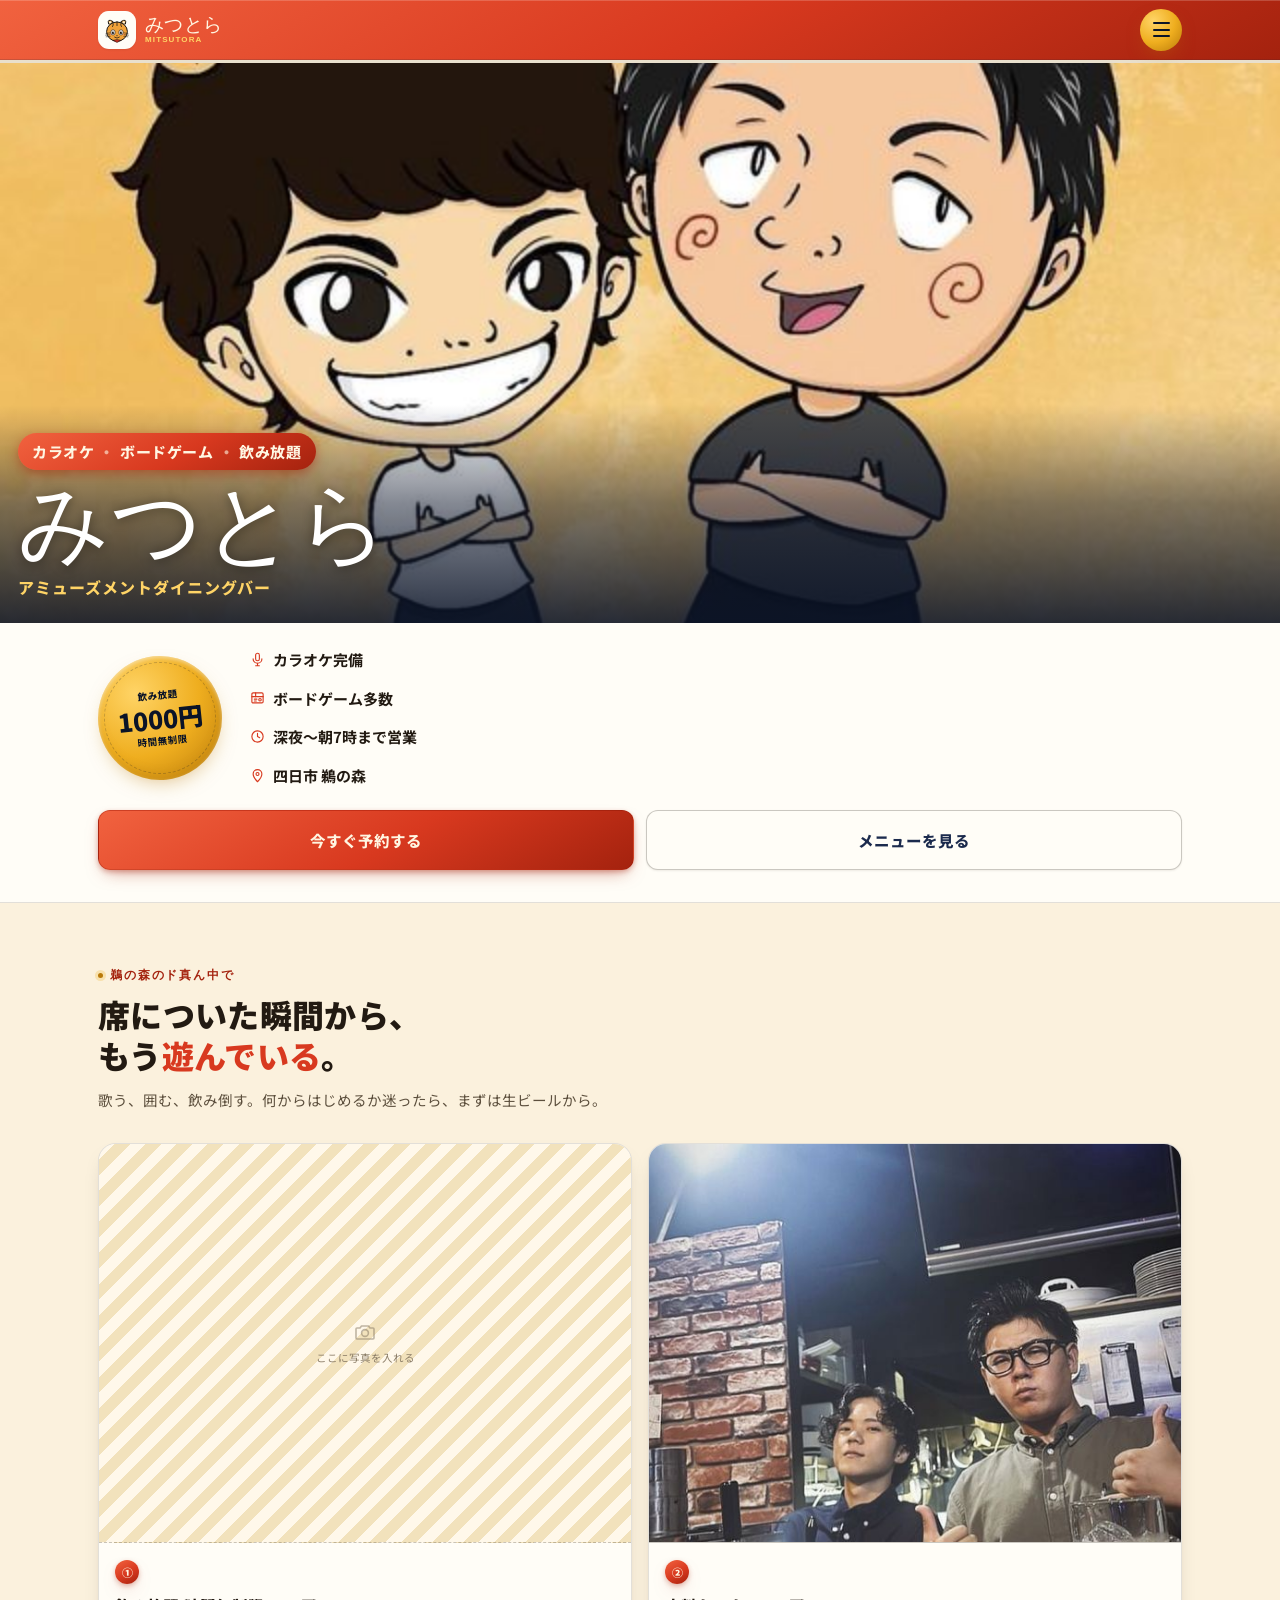
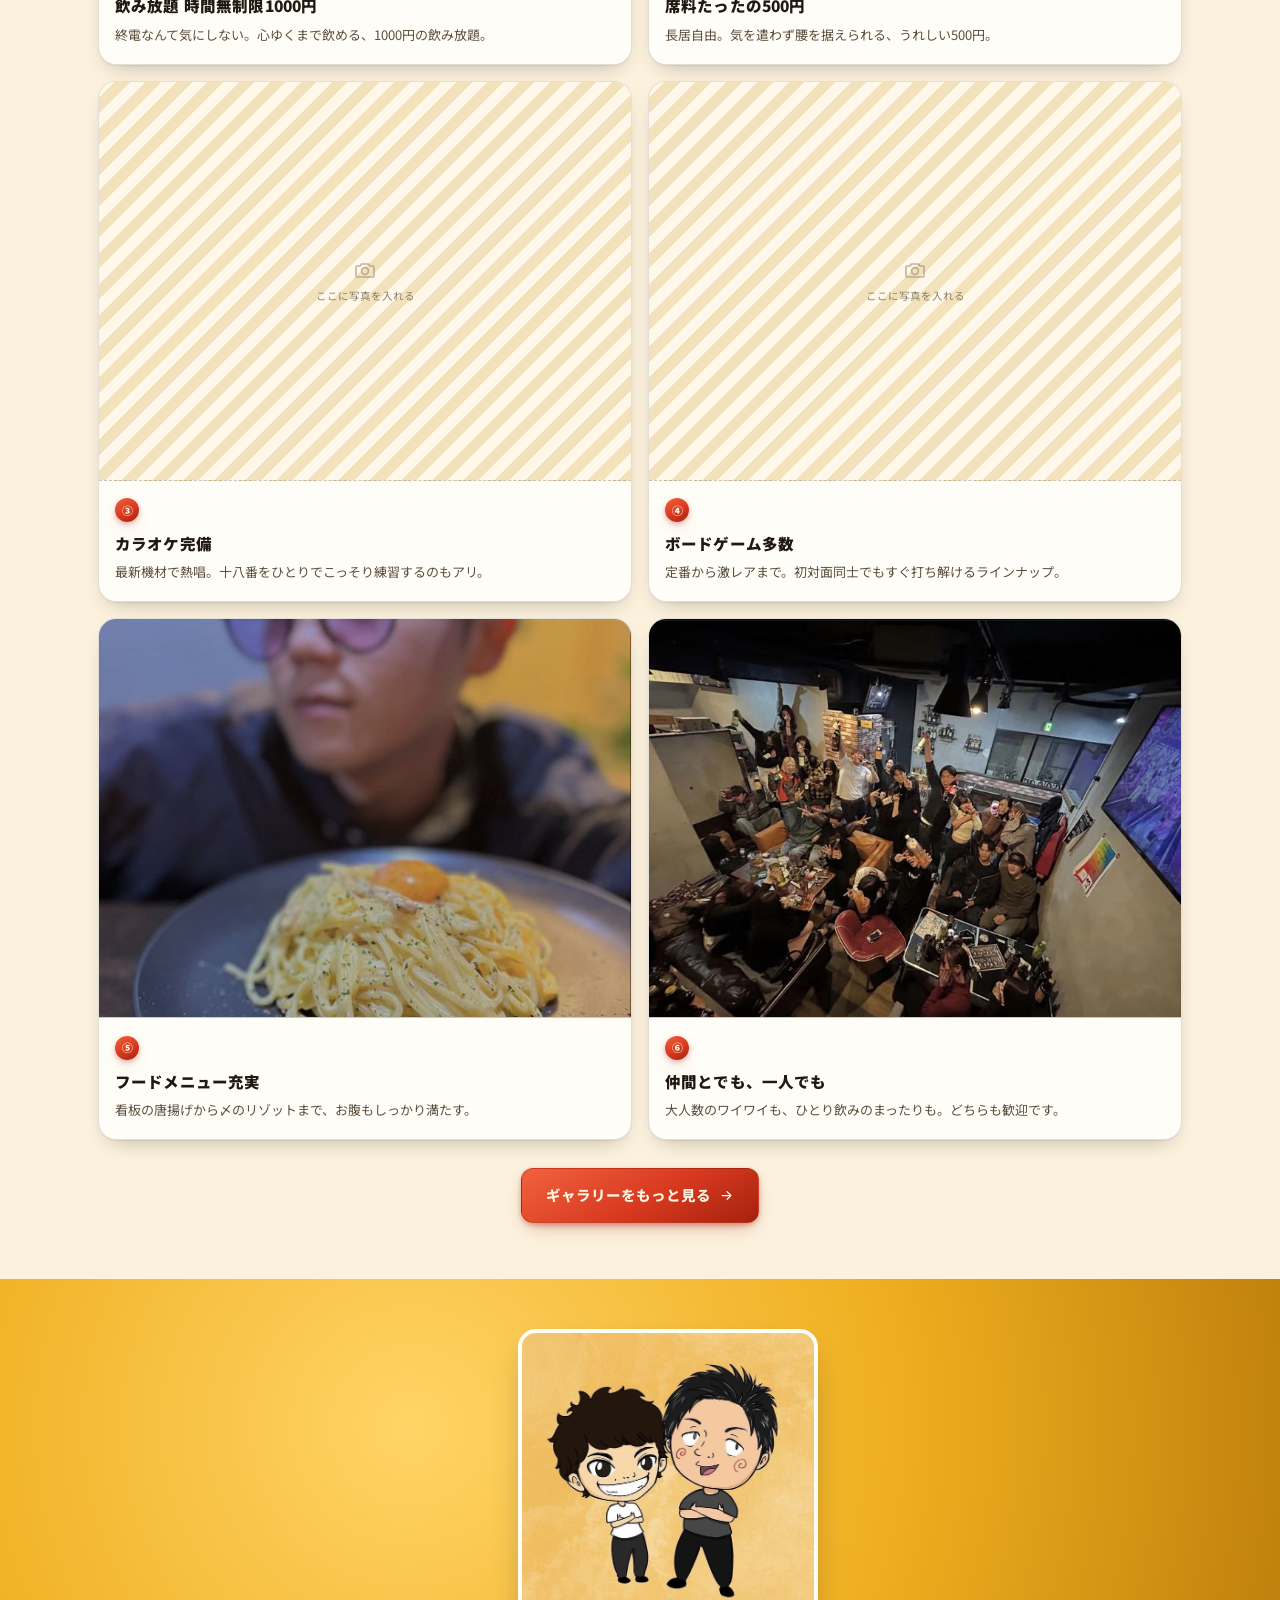
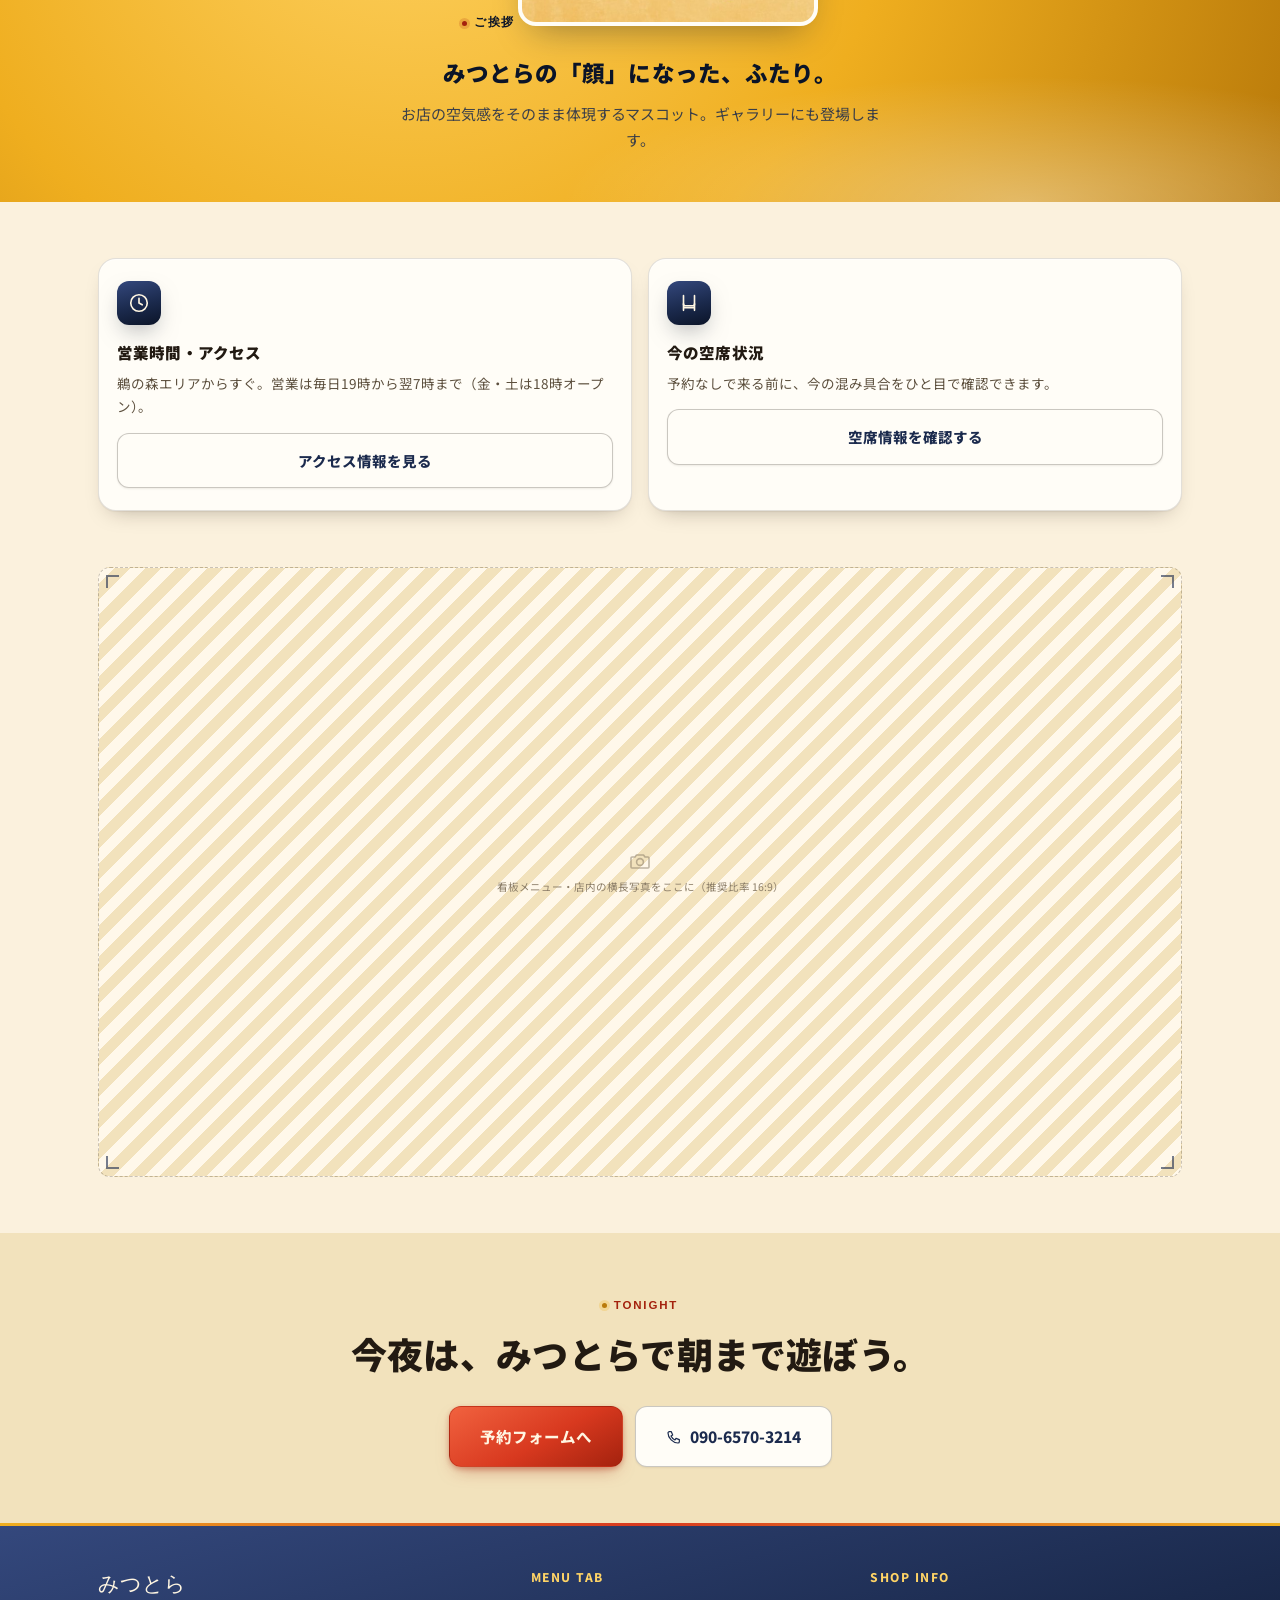
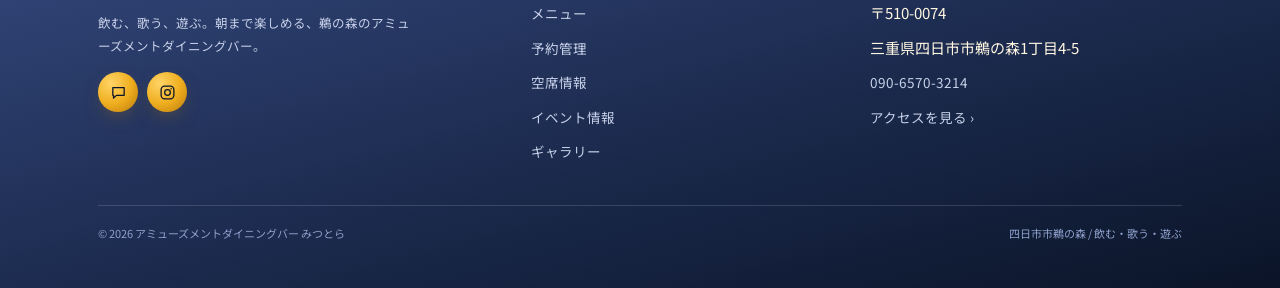
==== commit e573f13e: "Add files via upload" ====
--- a/mitsutora.html
+++ b/mitsutora.html
@@ -108,6 +108,7 @@
 .section-head h2 .accent{ color:var(--vermillion); }
 .section-head p.lead{ margin-top:10px; color:var(--ink-soft); font-size:14.5px; line-height:1.8; }
 section{ position:relative; padding:52px 0; }
+section.tab-panel{ padding:0; }
 .section-alt{ background:var(--paper-deep); }
 
 /* ---- buttons ---- */
@@ -126,7 +127,7 @@
 .btn-block{ width:100%; } .btn-lg{ padding:16px 30px; font-size:15.5px; min-height:52px; }
 
 /* ---- scroll progress thread ---- */
-.scroll-thread{ position:sticky; top:var(--header-h); left:0; height:3px; z-index:99; background:rgba(34,26,18,.08); }
+.scroll-thread{ position:sticky; top:var(--header-h); left:0; height:3px; z-index:99; background:rgba(34,26,18,.08); margin:0; }
 .scroll-thread::after{
   content:""; display:block; height:100%; width:var(--scroll-progress, 0%);
   background:linear-gradient(90deg, var(--marigold), var(--vermillion));
@@ -189,7 +190,52 @@
 .nav-mobile .nav-mobile-cta{ display:flex; gap:10px; margin-top:22px; }
 
 /* ---- hero ---- */
+/* ---- new hero visual-first layout ---- */
 .hero{ position:relative; overflow:hidden; padding:0; display:block; }
+.hero-visual-wrap{ position:relative; width:100%; }
+.hero-mascot-bg{ position:relative; width:100%; background:var(--marigold); overflow:hidden; }
+.hero-mascot-img{ display:block; width:100%; height:auto; aspect-ratio:1/1; object-fit:cover; }
+.hero-overlay{
+  position:absolute; bottom:0; left:0; right:0;
+  background:linear-gradient(to top, rgba(11,20,40,.88) 0%, rgba(11,20,40,.5) 55%, transparent 100%);
+  padding:28px 18px 22px;
+}
+.hero-store-badge{
+  display:inline-flex; align-items:center; gap:5px; flex-wrap:wrap;
+  background:var(--grad-vermillion); color:var(--on-dark);
+  font-family:var(--font-heading); font-weight:800; font-size:13px; letter-spacing:.04em;
+  padding:6px 14px; border-radius:999px; margin-bottom:10px;
+  box-shadow:0 4px 12px rgba(164,34,14,.5);
+}
+.hero-store-badge .dot-sep{ opacity:.6; }
+.hero-title-big{
+  font-family:var(--font-brush); font-weight:400; font-size:clamp(46px,14vw,80px);
+  color:#fff; line-height:1; text-shadow:0 2px 12px rgba(0,0,0,.4);
+}
+.hero-type-label{
+  font-family:var(--font-heading); font-weight:800; font-size:14px;
+  color:var(--marigold-light); letter-spacing:.06em; margin-top:4px;
+}
+.hero-body{ background:var(--card); padding:24px 0 32px; border-bottom:1px solid var(--line); }
+.hero-price-row{ display:flex; align-items:center; gap:18px; }
+.hero-facts{ flex:1; display:flex; flex-direction:column; gap:10px; }
+.hero-fact-row{
+  display:flex; align-items:center; gap:8px;
+  font-family:var(--font-heading); font-weight:700; font-size:14px; color:var(--ink);
+}
+.hero-fact-row .ico-svg{ color:var(--vermillion); flex:0 0 auto; }
+.hero-body .hero-actions{ margin-top:22px; display:flex; gap:12px; flex-direction:column; }
+.hero-body .hero-actions .btn{ width:100%; min-height:52px; font-size:15.5px; }
+@media (min-width:480px){ .hero-body .hero-actions{ flex-direction:row; } .hero-body .hero-actions .btn{ width:auto; flex:1; } }
+@media (min-width:760px){
+  .hero-mascot-img{ aspect-ratio:16/7; }
+  .hero-title-big{ font-size:clamp(64px,7vw,96px); }
+  .hero-store-badge{ font-size:15px; }
+  .hero-type-label{ font-size:16px; }
+  .hero-price-row{ gap:28px; }
+  .hero-facts{ gap:13px; }
+  .hero-fact-row{ font-size:15px; }
+}
 .hero-card{
   background:var(--card); padding:30px 0 36px; position:relative; overflow:hidden;
   border-bottom:1px solid var(--line);
@@ -626,78 +672,57 @@
 
   <div class="hero">
 
-    <div class="hero-card">
+    <div class="hero-visual-wrap">
+      <div class="hero-mascot-bg" id="heroPhotoCard">
+        <img id="mascot-hero-img" alt="みつとらのマスコットキャラクター" class="hero-mascot-img">
+        <div class="hero-overlay">
+          <div class="hero-store-badge">
+            <span>カラオケ</span>
+            <span class="dot-sep">・</span>
+            <span>ボードゲーム</span>
+            <span class="dot-sep">・</span>
+            <span>飲み放題</span>
+          </div>
+          <h1 class="hero-title-big">みつとら</h1>
+          <p class="hero-type-label">アミューズメントダイニングバー</p>
+        </div>
+      </div>
+    </div>
+
+    <div class="hero-body">
       <div class="container">
-        <div class="hero-top-grid reveal">
-          <div class="hero-logo-col">
-            <svg class="hero-mark" viewBox="0 0 140 140" xmlns="http://www.w3.org/2000/svg" aria-hidden="true">
-              <path d="M2 38 L17 34M4 53 L18 50" stroke="#e8a23a" stroke-width="3.5" stroke-linecap="round"/>
-              <path d="M138 38 L123 34M136 53 L122 50" stroke="#e8a23a" stroke-width="3.5" stroke-linecap="round"/>
-              <path d="M28 40 Q20 10 50 28 Q40 45 28 40 Z" fill="#f0a23a" stroke="#1c1815" stroke-width="5" stroke-linejoin="round"/>
-              <path d="M112 40 Q120 10 90 28 Q100 45 112 40 Z" fill="#f0a23a" stroke="#1c1815" stroke-width="5" stroke-linejoin="round"/>
-              <circle cx="36" cy="32" r="6" fill="#fff3d6"/>
-              <circle cx="104" cy="32" r="6" fill="#fff3d6"/>
-              <ellipse cx="70" cy="78" rx="52" ry="48" fill="#f0a23a" stroke="#1c1815" stroke-width="5"/>
-              <path d="M50 35 q4 10 -2 18" fill="none" stroke="#1c1815" stroke-width="4" stroke-linecap="round"/>
-              <path d="M70 28 q0 12 0 20" fill="none" stroke="#1c1815" stroke-width="4" stroke-linecap="round"/>
-              <path d="M90 35 q-4 10 2 18" fill="none" stroke="#1c1815" stroke-width="4" stroke-linecap="round"/>
-              <ellipse cx="38" cy="92" rx="6" ry="4" fill="#ff8a7a" opacity=".55"/>
-              <ellipse cx="104" cy="92" rx="6" ry="4" fill="#ff8a7a" opacity=".55"/>
-              <ellipse cx="50" cy="82" rx="11" ry="13" fill="#fff" stroke="#1c1815" stroke-width="3"/>
-              <ellipse cx="90" cy="82" rx="11" ry="13" fill="#fff" stroke="#1c1815" stroke-width="3"/>
-              <circle cx="50" cy="84" r="6" fill="#1c1815"/>
-              <circle cx="90" cy="84" r="6" fill="#1c1815"/>
-              <circle cx="53" cy="80" r="2" fill="#fff"/>
-              <circle cx="93" cy="80" r="2" fill="#fff"/>
-              <path d="M15 88 L35 84M13 96 L34 94M16 104 L36 102" stroke="#1c1815" stroke-width="2.5" stroke-linecap="round"/>
-              <path d="M125 88 L105 84M127 96 L106 94M124 104 L104 102" stroke="#1c1815" stroke-width="2.5" stroke-linecap="round"/>
-              <path d="M66 96 L74 96 L70 102 Z" fill="#1c1815"/>
-              <path d="M58 106 Q70 116 82 106" fill="none" stroke="#1c1815" stroke-width="4" stroke-linecap="round"/>
-            </svg>
-            <h1 class="hero-title">みつとら</h1>
-            <svg class="brush-underline" viewBox="0 0 200 16" xmlns="http://www.w3.org/2000/svg" aria-hidden="true">
-              <path d="M4 9 Q40 3 80 8 T160 7 Q180 6 196 10" fill="none" stroke="#d8391f" stroke-width="5" stroke-linecap="round"/>
-            </svg>
-            <p class="hero-subname">— MITSUTORA —</p>
-            <p class="hero-tagline-row">
-              <svg class="ico-svg" width="13" height="13" viewBox="0 0 24 24" fill="none" stroke="currentColor" stroke-width="1.8" stroke-linecap="round" stroke-linejoin="round"><rect x="9" y="2" width="6" height="12" rx="3"/><path d="M5 11a7 7 0 0 0 14 0"/><path d="M12 18v4M9 22h6"/></svg>
-              AMUSEMENT DINING BAR
-              <svg class="ico-svg" width="13" height="13" viewBox="0 0 24 24" fill="none" stroke="currentColor" stroke-width="1.8" stroke-linecap="round" stroke-linejoin="round"><path d="M6 9h9v9a2 2 0 0 1-2 2H8a2 2 0 0 1-2-2V9Z"/><path d="M15 11h2a2 2 0 0 1 2 2v1a2 2 0 0 1-2 2h-2"/></svg>
-            </p>
+
+        <div class="hero-price-row">
+          <div class="price-burst reveal-pop" style="--rr:-6deg; --rd:.05s;">
+            <span class="pb-eyebrow">飲み放題</span>
+            <span class="pb-price">1000円</span>
+            <span class="pb-unit">時間無制限</span>
           </div>
-          <div class="hero-photo-col">
-            <div class="mascot-card fill" id="heroPhotoCard">
-              <img id="mascot-hero-img" alt="みつとらのマスコットキャラクター">
+          <div class="hero-facts">
+            <div class="hero-fact-row">
+              <svg class="ico-svg" width="15" height="15" viewBox="0 0 24 24" fill="none" stroke="currentColor" stroke-width="1.8" stroke-linecap="round" stroke-linejoin="round"><rect x="9" y="2" width="6" height="12" rx="3"/><path d="M5 11a7 7 0 0 0 14 0"/><path d="M12 18v4M9 22h6"/></svg>
+              カラオケ完備
+            </div>
+            <div class="hero-fact-row">
+              <svg class="ico-svg" width="15" height="15" viewBox="0 0 24 24" fill="none" stroke="currentColor" stroke-width="1.8" stroke-linecap="round" stroke-linejoin="round"><rect x="3" y="3" width="18" height="16" rx="2"/><path d="M3 9h18"/><path d="M9 3v6"/><circle cx="16" cy="14" r="2"/><path d="M7 13h4"/><path d="M7 16h3"/></svg>
+              ボードゲーム多数
+            </div>
+            <div class="hero-fact-row">
+              <svg class="ico-svg" width="15" height="15" viewBox="0 0 24 24" fill="none" stroke="currentColor" stroke-width="1.8" stroke-linecap="round" stroke-linejoin="round"><circle cx="12" cy="12" r="9"/><path d="M12 7v5l3.5 2"/></svg>
+              深夜〜朝7時まで営業
+            </div>
+            <div class="hero-fact-row">
+              <svg class="ico-svg" width="15" height="15" viewBox="0 0 24 24" fill="none" stroke="currentColor" stroke-width="1.8" stroke-linecap="round" stroke-linejoin="round"><path d="M12 22s7-7.2 7-12.5A7 7 0 0 0 5 9.5C5 14.8 12 22 12 22Z"/><circle cx="12" cy="9.5" r="2.4"/></svg>
+              四日市 鵜の森
             </div>
           </div>
         </div>
 
-        <div class="hero-inner" style="margin-top:28px;">
-          <p class="hero-copy">飲む、歌う、遊ぶ。<br>朝まで楽しめる次世代アミューズメントダイニングバー</p>
-
-          <div class="price-burst-row">
-            <div class="price-burst reveal-pop" style="--rr:-6deg; --rd:.05s;">
-              <span class="pb-eyebrow">脅威の飲み放題</span>
-              <span class="pb-price">1000円</span>
-              <span class="pb-unit">時間無制限</span>
-            </div>
-            <div class="price-burst reveal-pop" style="--rr:5deg; --rd:.18s;">
-              <span class="pb-eyebrow">席料</span>
-              <span class="pb-price">500円</span>
-              <span class="pb-unit">のみ</span>
-            </div>
-          </div>
-
-          <div class="hero-actions">
-            <a href="#reservation" class="btn btn-primary btn-lg" data-nav>今すぐ予約する</a>
-            <a href="#menu" class="btn btn-outline btn-lg" data-nav>メニューを見る</a>
-          </div>
-          <div class="hero-tags">
-            <span><svg class="ico-svg" width="12" height="12" viewBox="0 0 24 24" fill="none" stroke="currentColor" stroke-width="1.8" stroke-linecap="round" stroke-linejoin="round"><path d="M12 22s7-7.2 7-12.5A7 7 0 0 0 5 9.5C5 14.8 12 22 12 22Z"/><circle cx="12" cy="9.5" r="2.4"/></svg>鵜の森エリア徒歩5分</span>
-            <span><svg class="ico-svg" width="12" height="12" viewBox="0 0 24 24" fill="none" stroke="currentColor" stroke-width="1.8" stroke-linecap="round" stroke-linejoin="round"><circle cx="12" cy="12" r="9"/><path d="M12 7v5l3.5 2"/></svg>朝7時まで営業</span>
-            <span><svg class="ico-svg" width="12" height="12" viewBox="0 0 24 24" fill="none" stroke="currentColor" stroke-width="1.8" stroke-linecap="round" stroke-linejoin="round"><circle cx="9" cy="8" r="3"/><path d="M3 20c0-3.3 2.7-6 6-6s6 2.7 6 6"/><circle cx="17" cy="9" r="2.4"/><path d="M21 20c0-2.6-1.7-4.8-4-5.6"/></svg>貸切・団体相談OK</span>
-          </div>
+        <div class="hero-actions">
+          <a href="#reservation" class="btn btn-primary btn-lg" data-nav>今すぐ予約する</a>
+          <a href="#menu" class="btn btn-outline btn-lg" data-nav>メニューを見る</a>
         </div>
+
       </div>
     </div>
   </div>
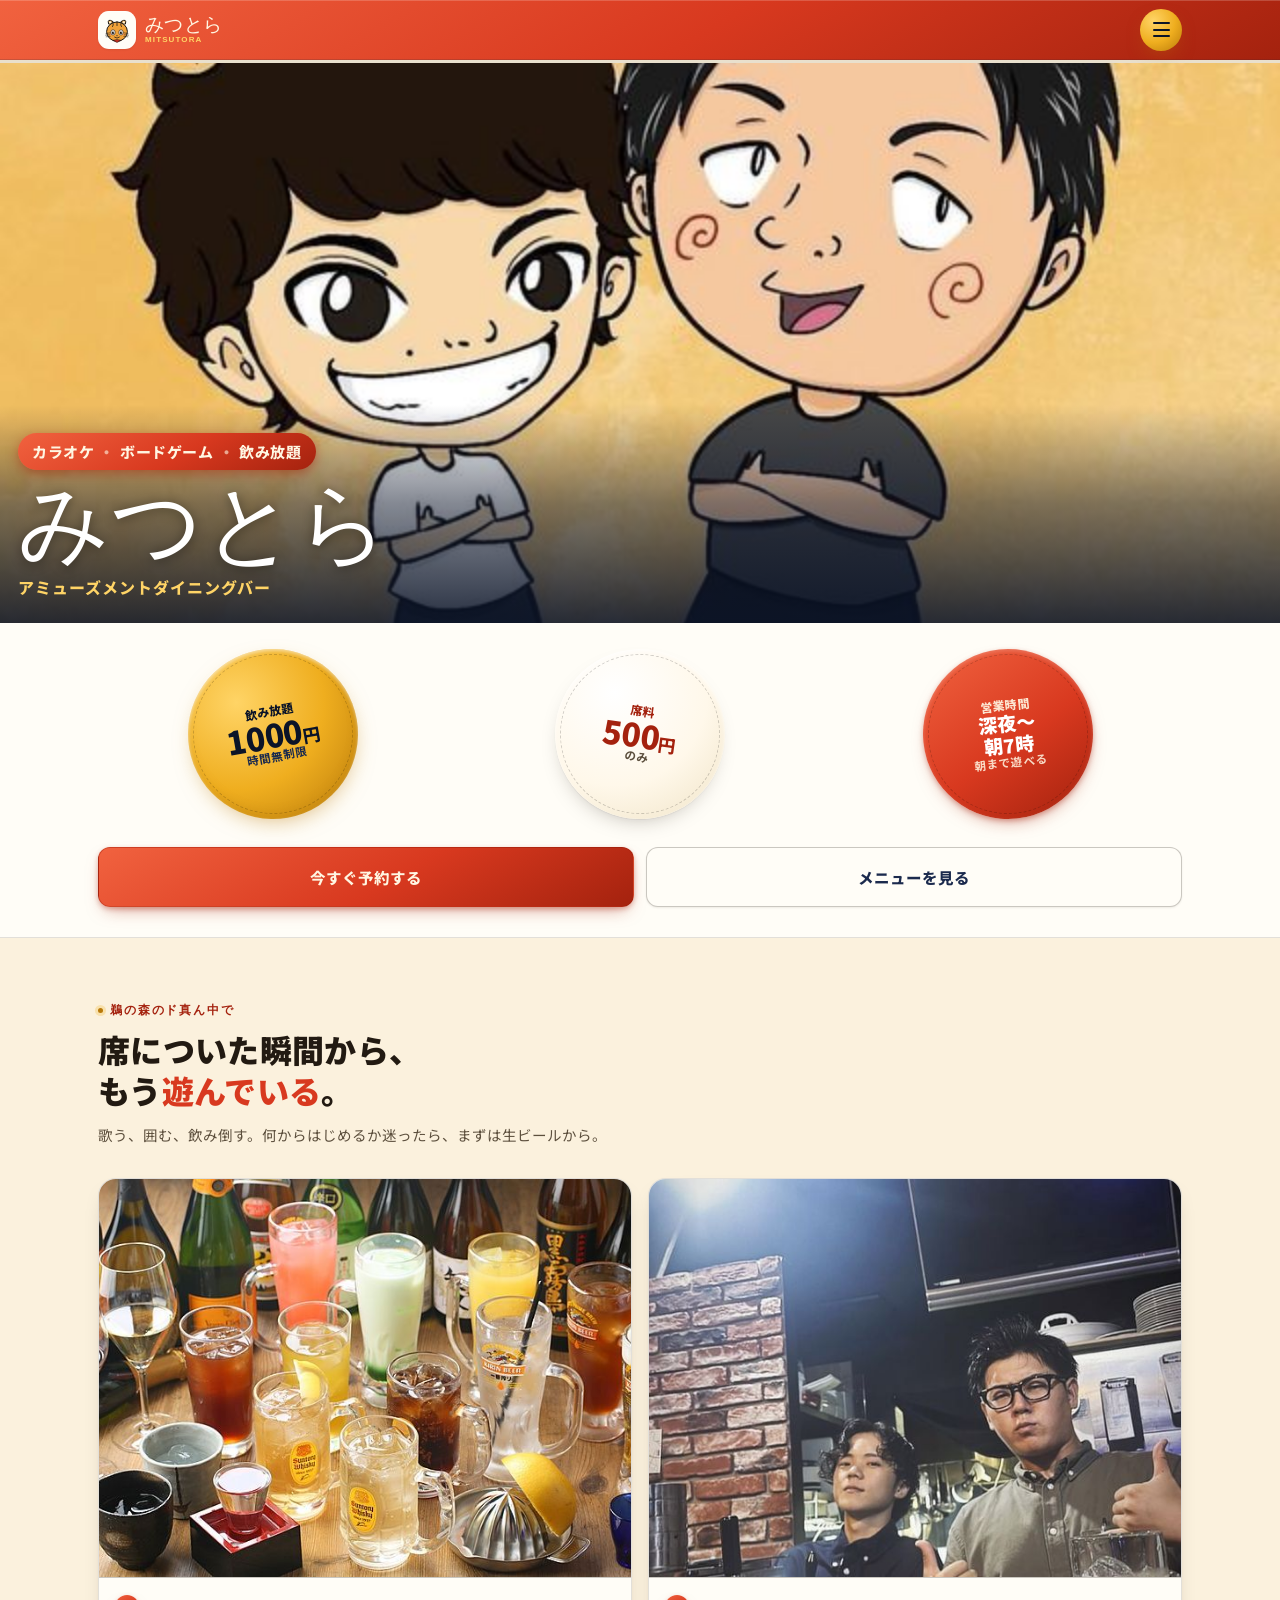
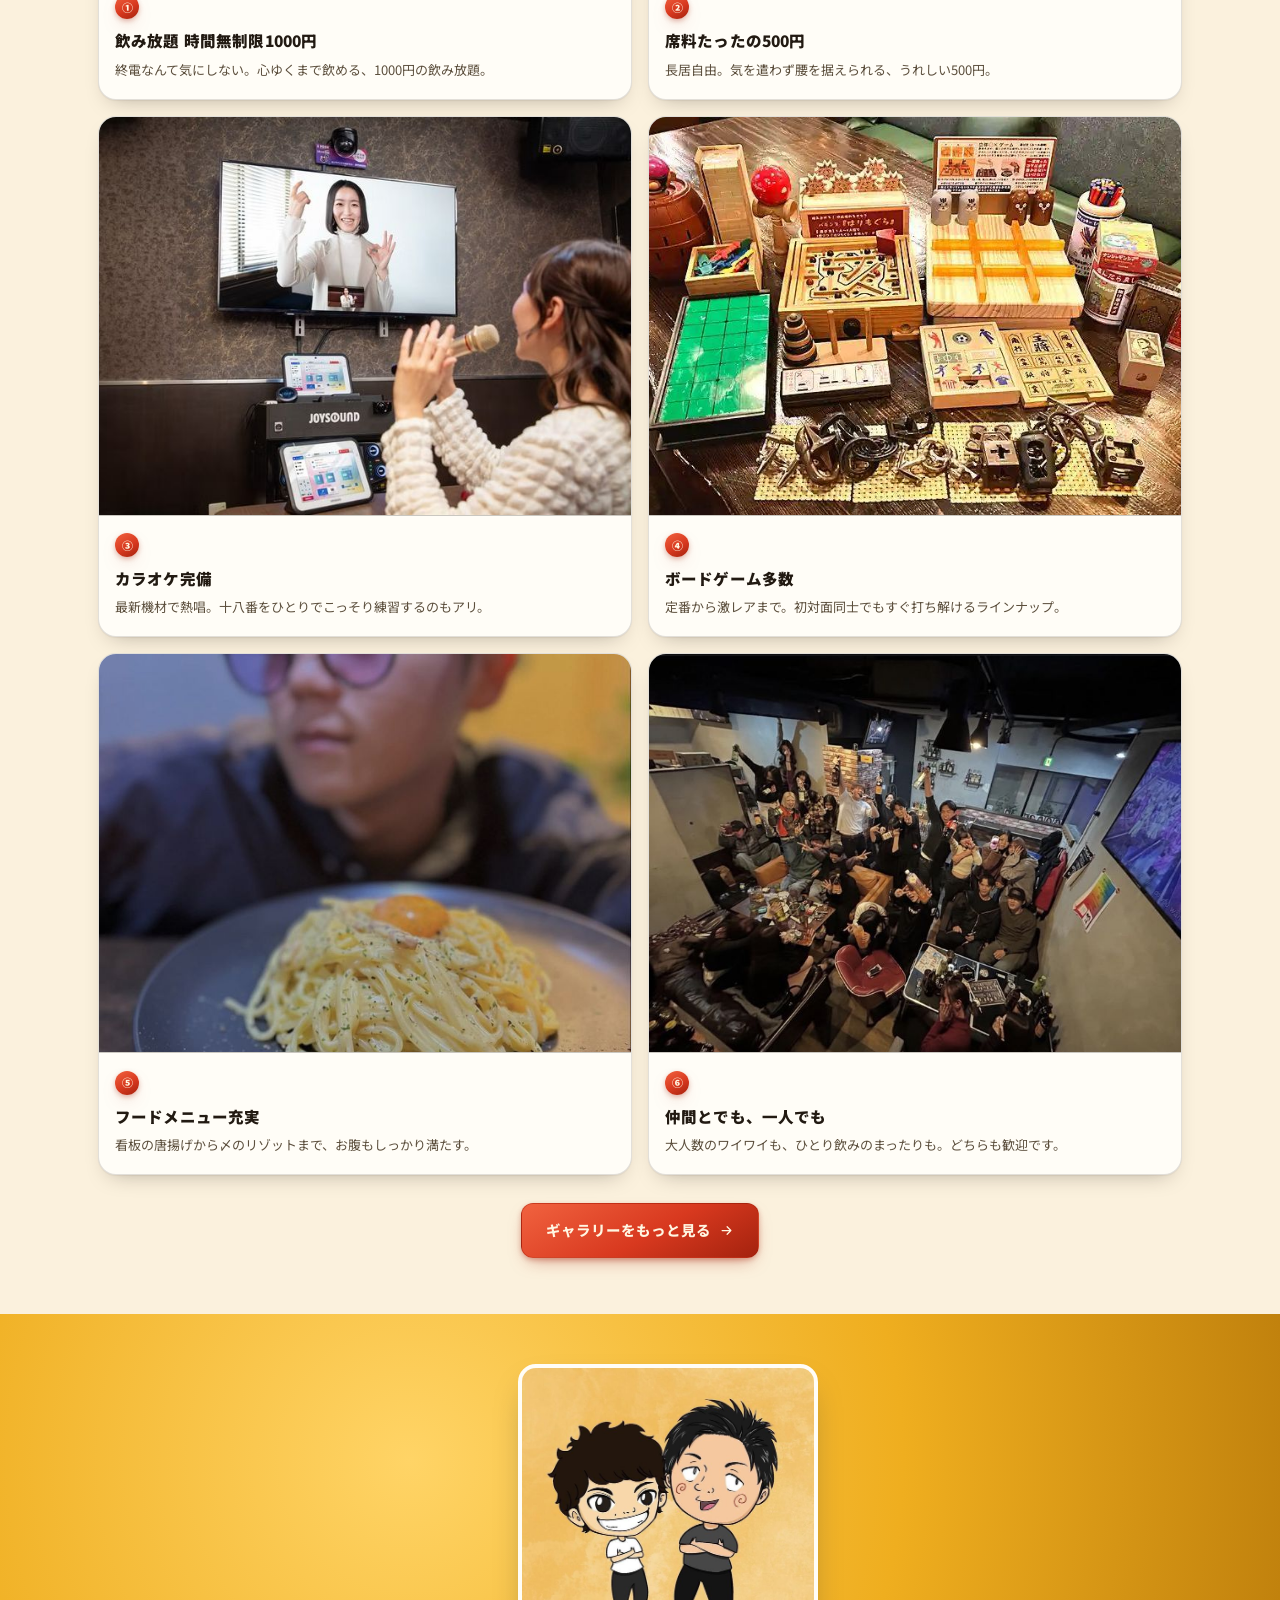
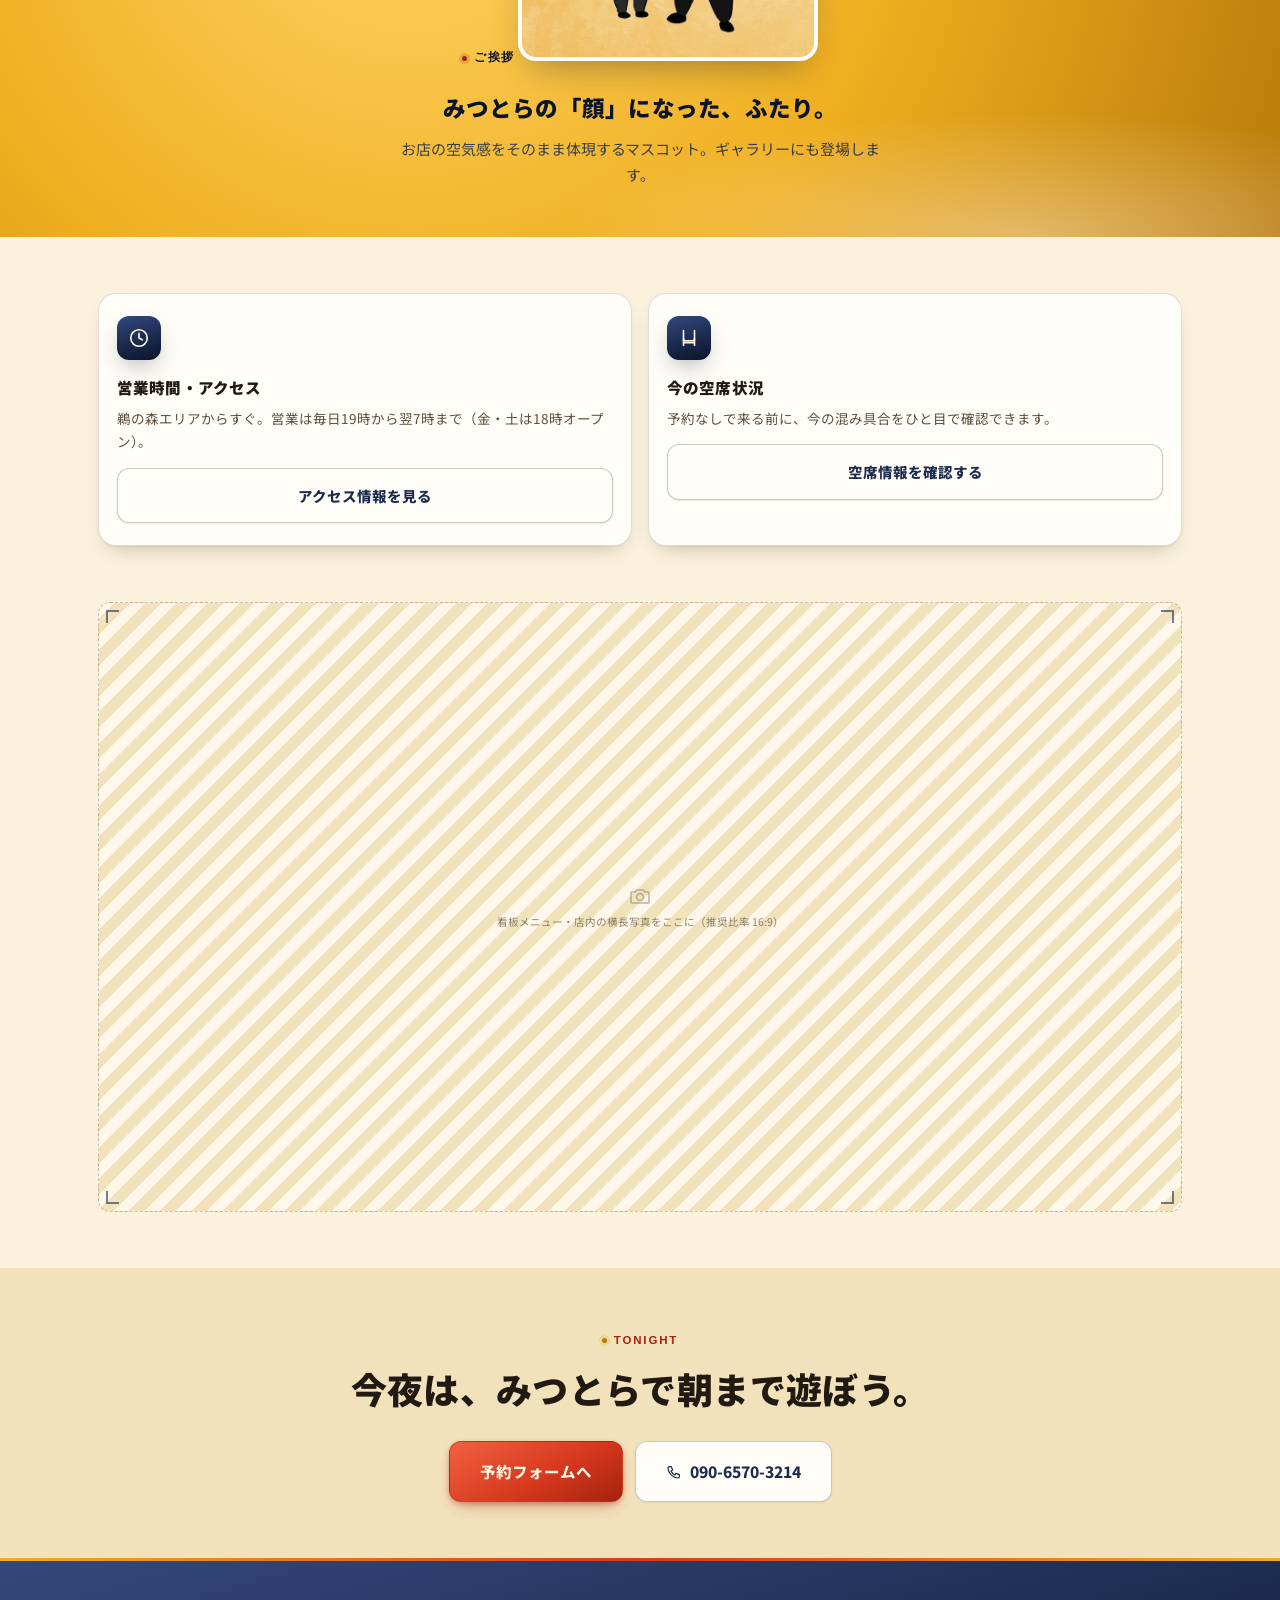
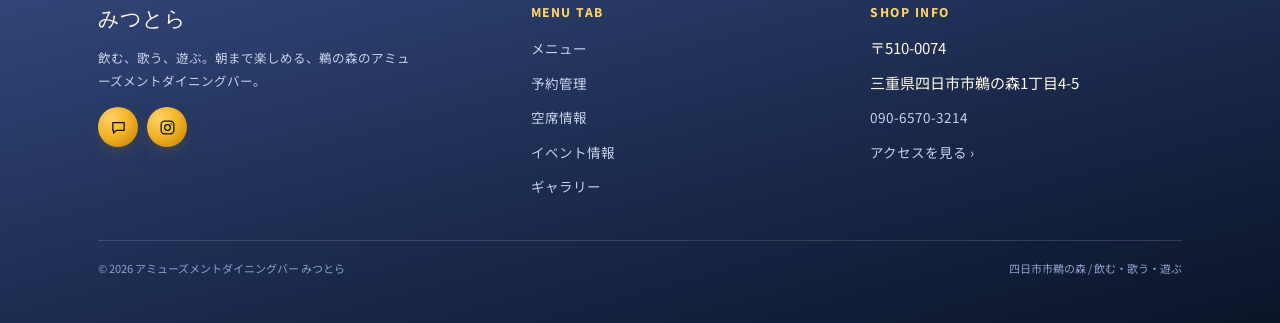
==== commit 28654353: "Add files via upload" ====
--- a/mitsutora.html
+++ b/mitsutora.html
@@ -216,7 +216,64 @@
   font-family:var(--font-heading); font-weight:800; font-size:14px;
   color:var(--marigold-light); letter-spacing:.06em; margin-top:4px;
 }
-.hero-body{ background:var(--card); padding:24px 0 32px; border-bottom:1px solid var(--line); }
+.hero-body{ background:var(--card); padding:22px 0 30px; border-bottom:1px solid var(--line); }
+
+/* ---- 3-circle price appeal ---- */
+.price-appeal-row{
+  display:flex; gap:10px; justify-content:center; align-items:center;
+  padding:4px 0 6px;
+}
+.price-appeal-item{ flex:1; min-width:0; display:flex; justify-content:center; }
+.price-appeal-circle{
+  width:100%; max-width:116px; aspect-ratio:1/1; border-radius:50%;
+  display:flex; flex-direction:column; align-items:center; justify-content:center; text-align:center;
+  position:relative; transition:transform .3s var(--ease-pop);
+  padding:6px;
+}
+.price-appeal-circle::before{
+  content:""; position:absolute; inset:5px; border-radius:50%; border:1.5px dashed rgba(0,0,0,.18);
+}
+.price-appeal-circle.gold{
+  background:var(--grad-gold);
+  box-shadow:0 8px 22px -8px rgba(185,122,10,.55), inset 0 2px 4px rgba(255,255,255,.55), inset 0 -6px 10px rgba(185,122,10,.25);
+  transform:rotate(-5deg);
+}
+.price-appeal-circle.white{
+  background:radial-gradient(circle at 32% 28%, #fff 0%, var(--card-soft) 55%, #efe2c4 100%);
+  box-shadow:var(--shadow-card), inset 0 2px 4px rgba(255,255,255,.7);
+  transform:rotate(4deg);
+}
+.price-appeal-circle.red{
+  background:var(--grad-vermillion);
+  box-shadow:var(--shadow-vermillion), inset 0 2px 4px rgba(255,255,255,.22);
+  transform:rotate(-3deg);
+}
+.pa-label{ font-size:9.5px; font-weight:800; letter-spacing:.03em; line-height:1.2; position:relative; }
+.price-appeal-circle.gold .pa-label{ color:var(--indigo-deep); }
+.price-appeal-circle.white .pa-label{ color:var(--vermillion-deep); }
+.price-appeal-circle.red .pa-label{ color:rgba(255,246,226,.9); }
+.pa-price{ font-family:var(--font-heading); font-size:clamp(22px,7vw,32px); font-weight:900; line-height:1; position:relative; }
+.price-appeal-circle.gold .pa-price{ color:var(--indigo-deep); }
+.price-appeal-circle.white .pa-price{ color:var(--vermillion-deep); }
+.price-appeal-circle.red .pa-price{ color:#fff; }
+.pa-unit{ font-size:.55em; font-weight:800; }
+.pa-price-sm{ font-family:var(--font-heading); font-size:clamp(13px,4.5vw,19px); font-weight:900; line-height:1.15; position:relative; color:#fff; }
+.pa-sub{ font-size:9px; font-weight:700; position:relative; letter-spacing:.02em; line-height:1.2; }
+.price-appeal-circle.gold .pa-sub{ color:var(--indigo); }
+.price-appeal-circle.white .pa-sub{ color:var(--ink-soft); }
+.price-appeal-circle.red .pa-sub{ color:rgba(255,246,226,.85); }
+
+@media (min-width:400px){
+  .price-appeal-circle{ max-width:130px; padding:8px; }
+  .pa-label{ font-size:10.5px; }
+  .pa-sub{ font-size:10px; }
+}
+@media (min-width:760px){
+  .price-appeal-row{ gap:18px; }
+  .price-appeal-circle{ max-width:170px; }
+  .pa-label{ font-size:12px; }
+  .pa-sub{ font-size:11.5px; }
+}
 .hero-price-row{ display:flex; align-items:center; gap:18px; }
 .hero-facts{ flex:1; display:flex; flex-direction:column; gap:10px; }
 .hero-fact-row{
@@ -692,28 +749,27 @@
     <div class="hero-body">
       <div class="container">
 
-        <div class="hero-price-row">
-          <div class="price-burst reveal-pop" style="--rr:-6deg; --rd:.05s;">
-            <span class="pb-eyebrow">飲み放題</span>
-            <span class="pb-price">1000円</span>
-            <span class="pb-unit">時間無制限</span>
+        <div class="price-appeal-row">
+          <div class="price-appeal-item reveal-pop" style="--rr:-5deg; --rd:.0s;">
+            <div class="price-appeal-circle gold">
+              <span class="pa-label">飲み放題</span>
+              <span class="pa-price">1000<span class="pa-unit">円</span></span>
+              <span class="pa-sub">時間無制限</span>
+            </div>
           </div>
-          <div class="hero-facts">
-            <div class="hero-fact-row">
-              <svg class="ico-svg" width="15" height="15" viewBox="0 0 24 24" fill="none" stroke="currentColor" stroke-width="1.8" stroke-linecap="round" stroke-linejoin="round"><rect x="9" y="2" width="6" height="12" rx="3"/><path d="M5 11a7 7 0 0 0 14 0"/><path d="M12 18v4M9 22h6"/></svg>
-              カラオケ完備
+          <div class="price-appeal-item reveal-pop" style="--rr:4deg; --rd:.12s;">
+            <div class="price-appeal-circle white">
+              <span class="pa-label">席料</span>
+              <span class="pa-price">500<span class="pa-unit">円</span></span>
+              <span class="pa-sub">のみ</span>
             </div>
-            <div class="hero-fact-row">
-              <svg class="ico-svg" width="15" height="15" viewBox="0 0 24 24" fill="none" stroke="currentColor" stroke-width="1.8" stroke-linecap="round" stroke-linejoin="round"><rect x="3" y="3" width="18" height="16" rx="2"/><path d="M3 9h18"/><path d="M9 3v6"/><circle cx="16" cy="14" r="2"/><path d="M7 13h4"/><path d="M7 16h3"/></svg>
-              ボードゲーム多数
-            </div>
-            <div class="hero-fact-row">
-              <svg class="ico-svg" width="15" height="15" viewBox="0 0 24 24" fill="none" stroke="currentColor" stroke-width="1.8" stroke-linecap="round" stroke-linejoin="round"><circle cx="12" cy="12" r="9"/><path d="M12 7v5l3.5 2"/></svg>
-              深夜〜朝7時まで営業
-            </div>
-            <div class="hero-fact-row">
-              <svg class="ico-svg" width="15" height="15" viewBox="0 0 24 24" fill="none" stroke="currentColor" stroke-width="1.8" stroke-linecap="round" stroke-linejoin="round"><path d="M12 22s7-7.2 7-12.5A7 7 0 0 0 5 9.5C5 14.8 12 22 12 22Z"/><circle cx="12" cy="9.5" r="2.4"/></svg>
-              四日市 鵜の森
+          </div>
+          <div class="price-appeal-item reveal-pop" style="--rr:-3deg; --rd:.22s;">
+            <div class="price-appeal-circle red">
+              <span class="pa-label">営業時間</span>
+              <span class="pa-price-sm">深夜〜</span>
+              <span class="pa-price-sm">朝7時</span>
+              <span class="pa-sub">朝まで遊べる</span>
             </div>
           </div>
         </div>
@@ -736,7 +792,7 @@
       </div>
       <div class="grid grid-2">
         <div class="feature-card-photo reveal" style="--rd:.02s;">
-          <div class="photo-slot ratio-4-3"><svg class="ps-icon" viewBox="0 0 24 24" fill="none" stroke="currentColor" stroke-width="1.6" stroke-linecap="round" stroke-linejoin="round"><path d="M4 8h3l1.5-2h7L17 8h3a1 1 0 0 1 1 1v9a1 1 0 0 1-1 1H4a1 1 0 0 1-1-1V9a1 1 0 0 1 1-1Z"/><circle cx="12" cy="13" r="3.4"/></svg><span class="ps-label">ここに写真を入れる</span></div>
+          <div class="photo-slot ratio-4-3" id="feat-photo-1"><svg class="ps-icon" viewBox="0 0 24 24" fill="none" stroke="currentColor" stroke-width="1.6" stroke-linecap="round" stroke-linejoin="round"><path d="M4 8h3l1.5-2h7L17 8h3a1 1 0 0 1 1 1v9a1 1 0 0 1-1 1H4a1 1 0 0 1-1-1V9a1 1 0 0 1 1-1Z"/><circle cx="12" cy="13" r="3.4"/></svg><span class="ps-label">ここに写真を入れる</span></div>
           <div class="fcp-body">
             <span class="fcp-num">①</span>
             <h3>飲み放題 時間無制限1000円</h3>
@@ -752,7 +808,7 @@
           </div>
         </div>
         <div class="feature-card-photo reveal" style="--rd:.1s;">
-          <div class="photo-slot ratio-4-3"><svg class="ps-icon" viewBox="0 0 24 24" fill="none" stroke="currentColor" stroke-width="1.6" stroke-linecap="round" stroke-linejoin="round"><path d="M4 8h3l1.5-2h7L17 8h3a1 1 0 0 1 1 1v9a1 1 0 0 1-1 1H4a1 1 0 0 1-1-1V9a1 1 0 0 1 1-1Z"/><circle cx="12" cy="13" r="3.4"/></svg><span class="ps-label">ここに写真を入れる</span></div>
+          <div class="photo-slot ratio-4-3" id="feat-photo-3"><svg class="ps-icon" viewBox="0 0 24 24" fill="none" stroke="currentColor" stroke-width="1.6" stroke-linecap="round" stroke-linejoin="round"><path d="M4 8h3l1.5-2h7L17 8h3a1 1 0 0 1 1 1v9a1 1 0 0 1-1 1H4a1 1 0 0 1-1-1V9a1 1 0 0 1 1-1Z"/><circle cx="12" cy="13" r="3.4"/></svg><span class="ps-label">ここに写真を入れる</span></div>
           <div class="fcp-body">
             <span class="fcp-num">③</span>
             <h3>カラオケ完備</h3>
@@ -760,7 +816,7 @@
           </div>
         </div>
         <div class="feature-card-photo reveal" style="--rd:.14s;">
-          <div class="photo-slot ratio-4-3"><svg class="ps-icon" viewBox="0 0 24 24" fill="none" stroke="currentColor" stroke-width="1.6" stroke-linecap="round" stroke-linejoin="round"><path d="M4 8h3l1.5-2h7L17 8h3a1 1 0 0 1 1 1v9a1 1 0 0 1-1 1H4a1 1 0 0 1-1-1V9a1 1 0 0 1 1-1Z"/><circle cx="12" cy="13" r="3.4"/></svg><span class="ps-label">ここに写真を入れる</span></div>
+          <div class="photo-slot ratio-4-3" id="feat-photo-4"><svg class="ps-icon" viewBox="0 0 24 24" fill="none" stroke="currentColor" stroke-width="1.6" stroke-linecap="round" stroke-linejoin="round"><path d="M4 8h3l1.5-2h7L17 8h3a1 1 0 0 1 1 1v9a1 1 0 0 1-1 1H4a1 1 0 0 1-1-1V9a1 1 0 0 1 1-1Z"/><circle cx="12" cy="13" r="3.4"/></svg><span class="ps-label">ここに写真を入れる</span></div>
           <div class="fcp-body">
             <span class="fcp-num">④</span>
             <h3>ボードゲーム多数</h3>
@@ -858,7 +914,7 @@
 
   <div class="container" style="padding:0 18px 16px;">
     <div class="photo-strip reveal" style="grid-template-columns:repeat(3,1fr); margin-bottom:26px;">
-      <div class="photo-slot ratio-4-3"><svg class="ps-icon" viewBox="0 0 24 24" fill="none" stroke="currentColor" stroke-width="1.6" stroke-linecap="round" stroke-linejoin="round"><path d="M4 8h3l1.5-2h7L17 8h3a1 1 0 0 1 1 1v9a1 1 0 0 1-1 1H4a1 1 0 0 1-1-1V9a1 1 0 0 1 1-1Z"/><circle cx="12" cy="13" r="3.4"/></svg><span class="ps-label">ドリンクの写真</span></div>
+      <div class="photo-slot ratio-4-3" id="menu-photo-drink"><svg class="ps-icon" viewBox="0 0 24 24" fill="none" stroke="currentColor" stroke-width="1.6" stroke-linecap="round" stroke-linejoin="round"><path d="M4 8h3l1.5-2h7L17 8h3a1 1 0 0 1 1 1v9a1 1 0 0 1-1 1H4a1 1 0 0 1-1-1V9a1 1 0 0 1 1-1Z"/><circle cx="12" cy="13" r="3.4"/></svg><span class="ps-label">ドリンクの写真</span></div>
       <div class="photo-slot ratio-4-3"><svg class="ps-icon" viewBox="0 0 24 24" fill="none" stroke="currentColor" stroke-width="1.6" stroke-linecap="round" stroke-linejoin="round"><path d="M4 8h3l1.5-2h7L17 8h3a1 1 0 0 1 1 1v9a1 1 0 0 1-1 1H4a1 1 0 0 1-1-1V9a1 1 0 0 1 1-1Z"/><circle cx="12" cy="13" r="3.4"/></svg><span class="ps-label">フードの写真</span></div>
       <div class="photo-slot ratio-4-3"><svg class="ps-icon" viewBox="0 0 24 24" fill="none" stroke="currentColor" stroke-width="1.6" stroke-linecap="round" stroke-linejoin="round"><path d="M4 8h3l1.5-2h7L17 8h3a1 1 0 0 1 1 1v9a1 1 0 0 1-1 1H4a1 1 0 0 1-1-1V9a1 1 0 0 1 1-1Z"/><circle cx="12" cy="13" r="3.4"/></svg><span class="ps-label">店内の写真</span></div>
     </div>
@@ -1244,10 +1300,15 @@
 const MASCOT_IMG = "[data-uri]";
 
 const FEATURE_IMAGES = {
+  1: "[data-uri]",
+  3: "[data-uri]",
+  4: "[data-uri]